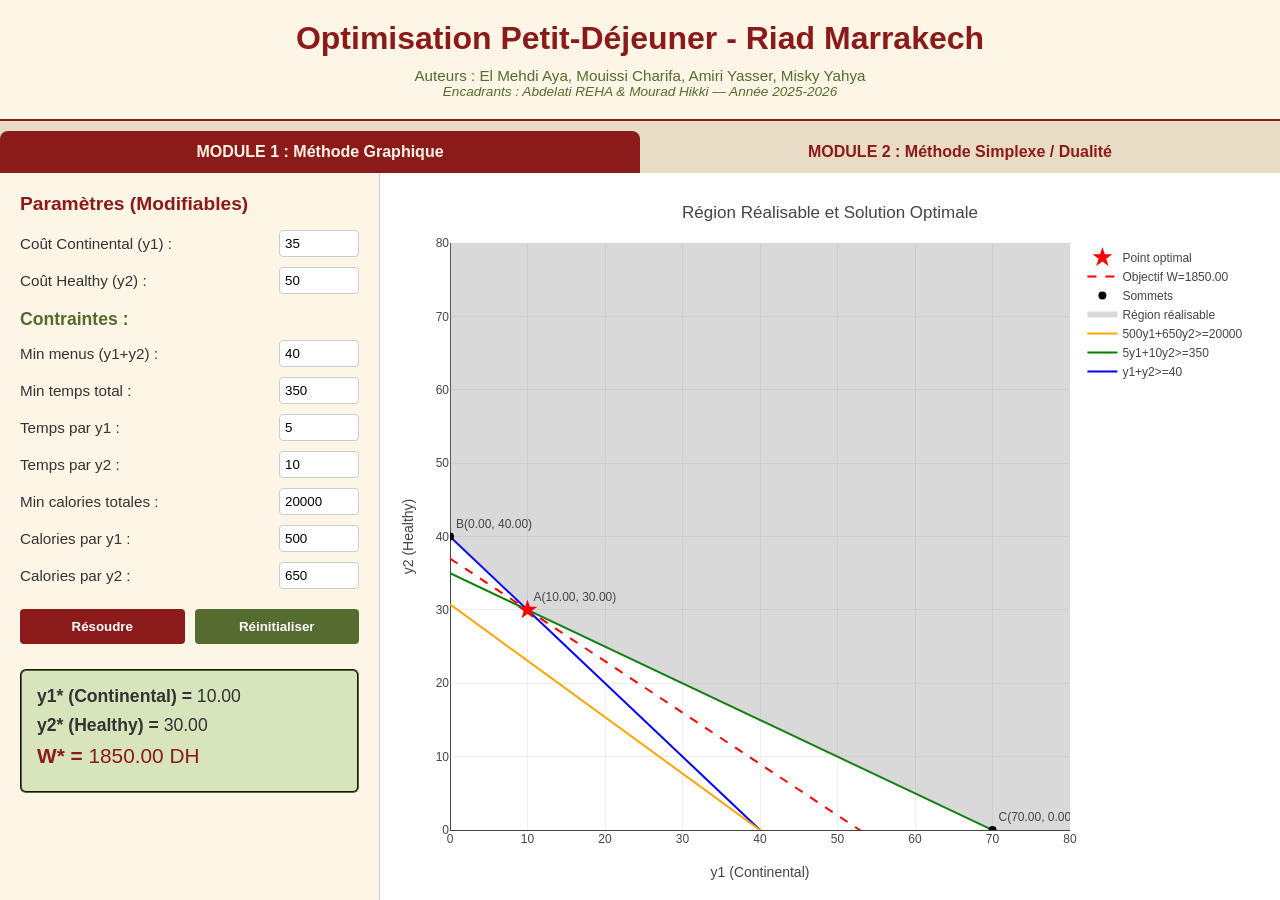
==== Riad_Web/index.html @ dfd40b3f "Initial commit: Python app and Web app" ====
<!DOCTYPE html>
<html lang="fr">
<head>
    <meta charset="UTF-8">
    <meta name="viewport" content="width=device-width, initial-scale=1.0">
    <title>Optimisation Petit-Déjeuner - Riad Marrakech</title>
    <link rel="stylesheet" href="style.css">
    <!-- Plotly CDN for graphing -->
    <script src="https://cdn.plot.ly/plotly-2.27.0.min.js" charset="utf-8"></script>
</head>
<body>
    <header class="header">
        <h1>Optimisation Petit-Déjeuner - Riad Marrakech</h1>
        <p class="authors">Auteurs : El Mehdi Aya, Mouissi Charifa, Amiri Yasser, Misky Yahya</p>
        <p class="supervisors">Encadrants : Abdelati REHA & Mourad Hikki — Année 2025-2026</p>
    </header>

    <div class="tabs">
        <button class="tab-btn active" onclick="openTab('module1')">MODULE 1 : Méthode Graphique</button>
        <button class="tab-btn" onclick="openTab('module2')">MODULE 2 : Méthode Simplexe / Dualité</button>
    </div>

    <main class="content">
        <!-- MODULE 1 -->
        <section id="module1" class="tab-content active">
            <div class="panel-left">
                <h2>Paramètres (Modifiables)</h2>
                
                <div class="form-group">
                    <label>Coût Continental (y1) :</label>
                    <input type="number" id="m1_c1" value="35">
                </div>
                <div class="form-group">
                    <label>Coût Healthy (y2) :</label>
                    <input type="number" id="m1_c2" value="50">
                </div>

                <h3>Contraintes :</h3>
                <div class="form-group">
                    <label>Min menus (y1+y2) :</label>
                    <input type="number" id="m1_min_menus" value="40">
                </div>
                <div class="form-group">
                    <label>Min temps total :</label>
                    <input type="number" id="m1_min_time" value="350">
                </div>
                <div class="form-group">
                    <label>Temps par y1 :</label>
                    <input type="number" id="m1_t1" value="5">
                </div>
                <div class="form-group">
                    <label>Temps par y2 :</label>
                    <input type="number" id="m1_t2" value="10">
                </div>
                <div class="form-group">
                    <label>Min calories totales :</label>
                    <input type="number" id="m1_min_cal" value="20000">
                </div>
                <div class="form-group">
                    <label>Calories par y1 :</label>
                    <input type="number" id="m1_cal1" value="500">
                </div>
                <div class="form-group">
                    <label>Calories par y2 :</label>
                    <input type="number" id="m1_cal2" value="650">
                </div>

                <div class="buttons">
                    <button class="btn-primary" onclick="solveModule1()">Résoudre</button>
                    <button class="btn-secondary" onclick="resetModule1()">Réinitialiser</button>
                </div>

                <div class="results" id="res_m1">
                    <p><strong>y1* (Continental) =</strong> <span id="m1_y1_res">-</span></p>
                    <p><strong>y2* (Healthy) =</strong> <span id="m1_y2_res">-</span></p>
                    <p class="optimal-w"><strong>W* =</strong> <span id="m1_w_res">-</span> DH</p>
                    <p id="m1_error" class="error-msg" style="display:none; color:red; margin-top:10px; font-weight:bold;"></p>
                </div>
            </div>

            <div class="panel-right">
                <div id="plot" style="width:100%;height:100%;min-height:500px;"></div>
            </div>
        </section>

        <!-- MODULE 2 -->
        <section id="module2" class="tab-content">
            <div class="panel-left">
                <h2>Paramètres (Modifiables)</h2>
                
                <div class="form-group">
                    <label>Coût Cont. (y1) :</label>
                    <input type="number" id="m2_c1" value="35">
                </div>
                <div class="form-group">
                    <label>Coût Health. (y2) :</label>
                    <input type="number" id="m2_c2" value="50">
                </div>
                <div class="form-group">
                    <label>Coût Vegan (y3) :</label>
                    <input type="number" id="m2_c3" value="45">
                </div>

                <h3>Contraintes (Minima) :</h3>
                <div class="form-group">
                    <label>Min y1 :</label>
                    <input type="number" id="m2_min_y1" value="20">
                </div>
                <div class="form-group">
                    <label>Min y2 :</label>
                    <input type="number" id="m2_min_y2" value="10">
                </div>
                <div class="form-group">
                    <label>Min y3 :</label>
                    <input type="number" id="m2_min_y3" value="10">
                </div>
                <div class="form-group">
                    <label>Min temps total :</label>
                    <input type="number" id="m2_min_time" value="350">
                </div>
                <div class="form-group multi-input">
                    <label>Temps y1, y2, y3 :</label>
                    <div>
                        <input type="number" id="m2_t1" value="5">
                        <input type="number" id="m2_t2" value="10">
                        <input type="number" id="m2_t3" value="8">
                    </div>
                </div>
                <div class="form-group">
                    <label>Min cal totales :</label>
                    <input type="number" id="m2_min_cal" value="20000">
                </div>
                <div class="form-group multi-input">
                    <label>Cal y1, y2, y3 :</label>
                    <div>
                        <input type="number" id="m2_cal1" value="500">
                        <input type="number" id="m2_cal2" value="650">
                        <input type="number" id="m2_cal3" value="550">
                    </div>
                </div>

                <div class="buttons">
                    <button class="btn-primary" onclick="solveModule2()">Résoudre</button>
                    <button class="btn-secondary" onclick="resetModule2()">Réinitialiser</button>
                </div>

                <div class="results" id="res_m2">
                    <p><strong>y* =</strong> (<span id="m2_y1_res">-</span>, <span id="m2_y2_res">-</span>, <span id="m2_y3_res">-</span>)</p>
                    <p class="optimal-w"><strong>W* =</strong> <span id="m2_w_res">-</span> DH</p>
                    <div class="dual-sol">
                        <strong>Solution Duale:</strong><br>
                        <span id="m2_dual_res">-</span>
                    </div>
                </div>
            </div>

            <div class="panel-right">
                <h2 style="color: #8B1A1A; margin-bottom: 20px;">Itérations du Simplexe (Problème Dual)</h2>
                <div id="tableaux-container" class="tableaux-container"></div>
            </div>
        </section>
    </main>

    <script src="app.js"></script>
</body>
</html>
---- Riad_Web/style.css ----
:root {
    --creme: #FDF5E6;
    --bordeaux: #8B1A1A;
    --bordeaux-hover: #6a1414;
    --olive: #556B2F;
    --olive-light: #D8E4BC;
    --text: #333;
}

* {
    box-sizing: border-box;
    margin: 0;
    padding: 0;
    font-family: 'Segoe UI', Tahoma, Geneva, Verdana, sans-serif;
}

body {
    background-color: var(--creme);
    color: var(--text);
    display: flex;
    flex-direction: column;
    height: 100vh;
}

.header {
    text-align: center;
    padding: 20px;
    background-color: var(--creme);
    border-bottom: 2px solid var(--bordeaux);
}

.header h1 {
    color: var(--bordeaux);
    margin-bottom: 10px;
}

.authors, .supervisors {
    color: var(--olive);
    font-size: 0.95rem;
}

.supervisors {
    font-style: italic;
    font-size: 0.85rem;
}

.tabs {
    display: flex;
    justify-content: center;
    background-color: #E8DCC4;
    padding-top: 10px;
}

.tab-btn {
    padding: 12px 24px;
    border: none;
    background-color: transparent;
    color: var(--bordeaux);
    font-weight: bold;
    font-size: 1rem;
    cursor: pointer;
    border-radius: 8px 8px 0 0;
    transition: background-color 0.3s;
}

.tab-btn:hover {
    background-color: rgba(139, 26, 26, 0.1);
}

.tab-btn.active {
    background-color: var(--bordeaux);
    color: var(--creme);
}

.content {
    flex: 1;
    display: flex;
    overflow: hidden;
}

.tab-content {
    display: none;
    width: 100%;
    height: 100%;
}

.tab-content.active {
    display: flex;
}

.panel-left {
    width: 380px;
    min-width: 380px;
    background-color: var(--creme);
    padding: 20px;
    overflow-y: auto;
    border-right: 1px solid #ccc;
}

.panel-right {
    flex: 1;
    background-color: white;
    padding: 20px;
    overflow-y: auto;
}

h2 {
    color: var(--bordeaux);
    margin-bottom: 15px;
    font-size: 1.2rem;
}

h3 {
    color: var(--olive);
    margin: 15px 0 10px;
    font-size: 1.1rem;
}

.form-group {
    display: flex;
    justify-content: space-between;
    align-items: center;
    margin-bottom: 10px;
}

.form-group label {
    font-size: 0.95rem;
}

.form-group input {
    width: 80px;
    padding: 5px;
    border: 1px solid #ccc;
    border-radius: 4px;
}

.multi-input > div {
    display: flex;
    gap: 5px;
}

.multi-input input {
    width: 50px;
}

.buttons {
    display: flex;
    gap: 10px;
    margin-top: 20px;
}

button {
    padding: 10px;
    border: none;
    border-radius: 4px;
    font-weight: bold;
    cursor: pointer;
    flex: 1;
}

.btn-primary {
    background-color: var(--bordeaux);
    color: white;
}

.btn-primary:hover {
    background-color: var(--bordeaux-hover);
}

.btn-secondary {
    background-color: var(--olive);
    color: white;
}

.btn-secondary:hover {
    background-color: #3f5022;
}

.results {
    margin-top: 25px;
    padding: 15px;
    background-color: var(--olive-light);
    border: 2px groove var(--olive);
    border-radius: 6px;
}

.results p {
    margin-bottom: 8px;
    font-size: 1.1rem;
}

.optimal-w {
    color: var(--bordeaux);
    font-size: 1.3rem !important;
}

.dual-sol {
    margin-top: 15px;
    padding-top: 10px;
    border-top: 1px solid var(--olive);
    font-style: italic;
    font-size: 0.95rem;
}

/* Tableau Simplexe */
.tableaux-container {
    display: flex;
    flex-direction: column;
    gap: 30px;
}

.iteration-block h4 {
    color: var(--bordeaux);
    margin-bottom: 10px;
    font-size: 1.1rem;
}

.simplex-table-wrapper {
    overflow-x: auto;
}

.simplex-table {
    width: 100%;
    border-collapse: collapse;
    margin-bottom: 5px;
    font-size: 0.9rem;
}

.simplex-table th, .simplex-table td {
    border: 1px solid #ddd;
    padding: 8px;
    text-align: center;
}

.simplex-table th {
    background-color: #f2f2f2;
    font-weight: bold;
}

.pivot-row {
    background-color: var(--olive-light) !important;
}

.pivot-info {
    font-style: italic;
    color: var(--olive);
    font-size: 0.9rem;
}
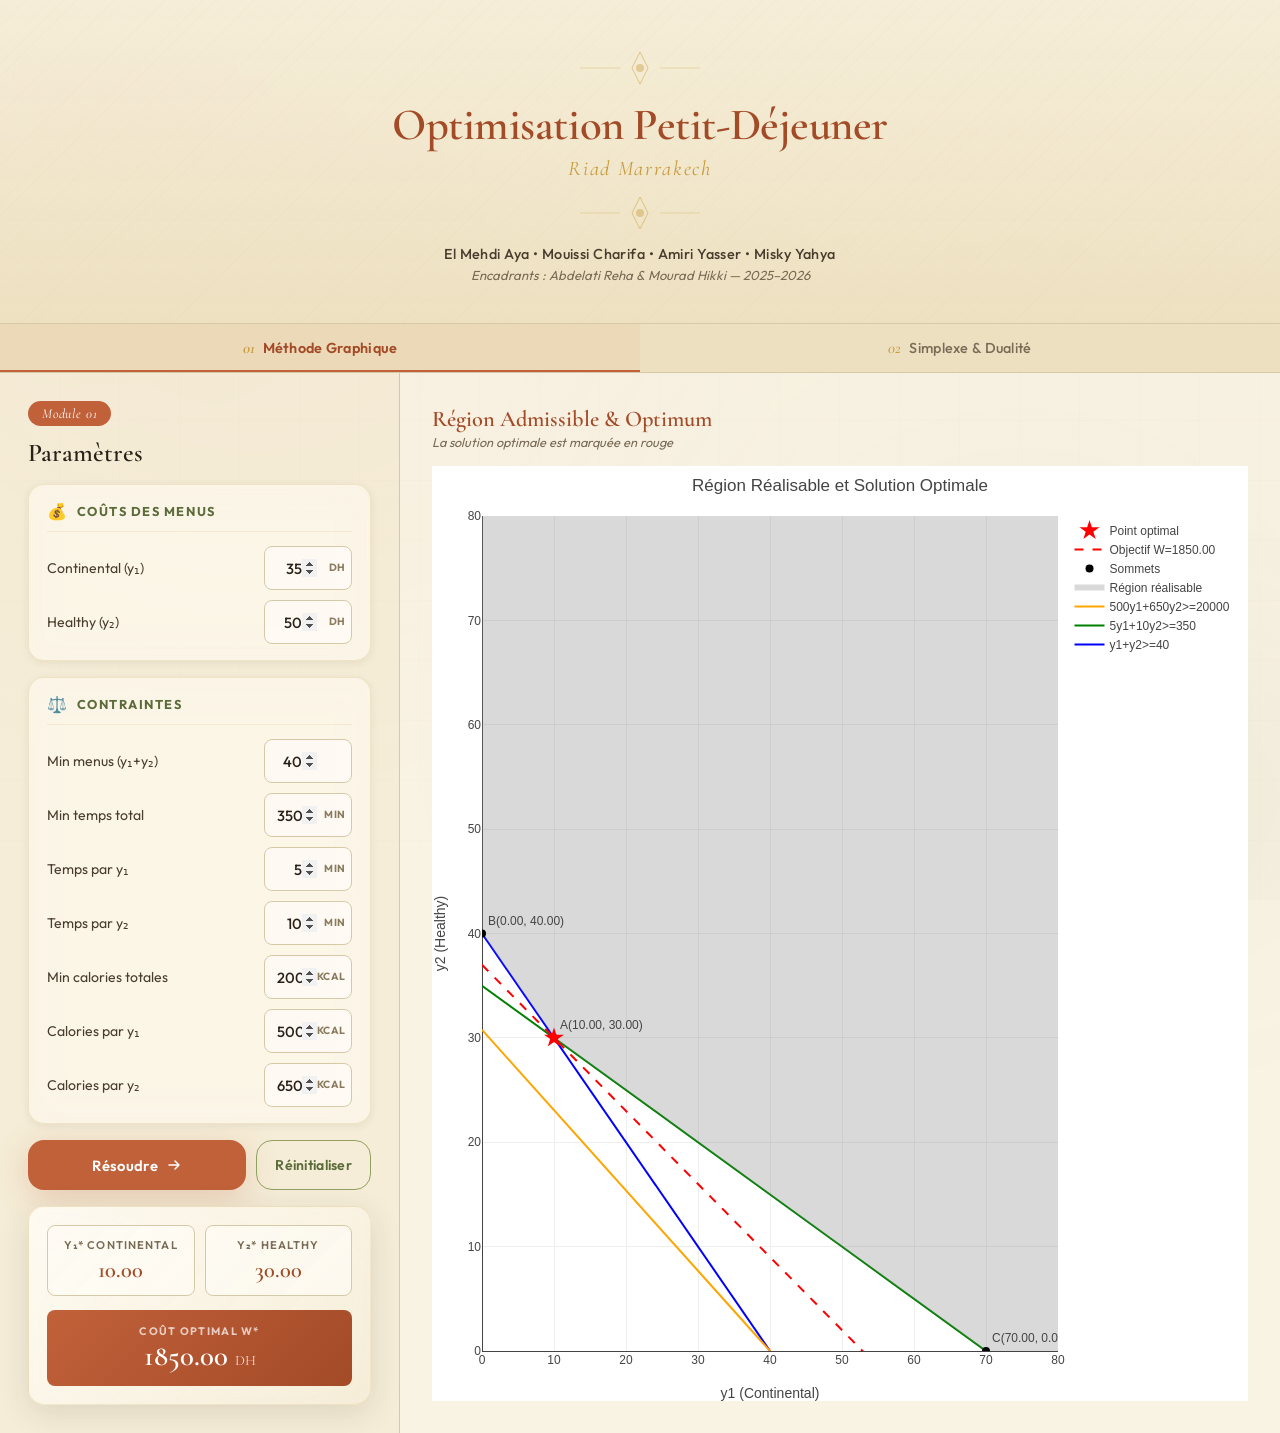
==== commit bae33def: "Update frontend responsiveness and styles" ====
--- a/Riad_Web/index.html
+++ b/Riad_Web/index.html
@@ -3,162 +3,312 @@
 <head>
     <meta charset="UTF-8">
     <meta name="viewport" content="width=device-width, initial-scale=1.0">
-    <title>Optimisation Petit-Déjeuner - Riad Marrakech</title>
+    <title>Optimisation Petit-Déjeuner — Riad Marrakech</title>
     <link rel="stylesheet" href="style.css">
-    <!-- Plotly CDN for graphing -->
+    <link rel="preconnect" href="https://fonts.googleapis.com">
+    <link rel="preconnect" href="https://fonts.gstatic.com" crossorigin>
+    <link href="https://fonts.googleapis.com/css2?family=Cormorant+Garamond:ital,wght@0,400;0,600;1,400&family=Outfit:wght@300;400;500;600;700&display=swap" rel="stylesheet">
     <script src="https://cdn.plot.ly/plotly-2.27.0.min.js" charset="utf-8"></script>
 </head>
 <body>
+
+    <!-- Decorative background -->
+    <div class="bg-pattern" aria-hidden="true"></div>
+    <div class="bg-glow bg-glow-1" aria-hidden="true"></div>
+    <div class="bg-glow bg-glow-2" aria-hidden="true"></div>
+
     <header class="header">
-        <h1>Optimisation Petit-Déjeuner - Riad Marrakech</h1>
-        <p class="authors">Auteurs : El Mehdi Aya, Mouissi Charifa, Amiri Yasser, Misky Yahya</p>
-        <p class="supervisors">Encadrants : Abdelati REHA & Mourad Hikki — Année 2025-2026</p>
+        <div class="header-inner">
+            <div class="header-ornament" aria-hidden="true">
+                <svg viewBox="0 0 120 40" fill="none" xmlns="http://www.w3.org/2000/svg">
+                    <line x1="0" y1="20" x2="40" y2="20" stroke="currentColor" stroke-width="0.8" opacity="0.5"/>
+                    <polygon points="60,4 68,20 60,36 52,20" stroke="currentColor" stroke-width="1" fill="none" opacity="0.7"/>
+                    <circle cx="60" cy="20" r="4" fill="currentColor" opacity="0.6"/>
+                    <line x1="80" y1="20" x2="120" y2="20" stroke="currentColor" stroke-width="0.8" opacity="0.5"/>
+                </svg>
+            </div>
+            <h1>Optimisation Petit-Déjeuner</h1>
+            <p class="header-subtitle">Riad Marrakech</p>
+            <div class="header-ornament" aria-hidden="true">
+                <svg viewBox="0 0 120 40" fill="none" xmlns="http://www.w3.org/2000/svg">
+                    <line x1="0" y1="20" x2="40" y2="20" stroke="currentColor" stroke-width="0.8" opacity="0.5"/>
+                    <polygon points="60,4 68,20 60,36 52,20" stroke="currentColor" stroke-width="1" fill="none" opacity="0.7"/>
+                    <circle cx="60" cy="20" r="4" fill="currentColor" opacity="0.6"/>
+                    <line x1="80" y1="20" x2="120" y2="20" stroke="currentColor" stroke-width="0.8" opacity="0.5"/>
+                </svg>
+            </div>
+            <p class="authors">El Mehdi Aya &bull; Mouissi Charifa &bull; Amiri Yasser &bull; Misky Yahya</p>
+            <p class="supervisors">Encadrants : Abdelati Reha &amp; Mourad Hikki — 2025–2026</p>
+        </div>
     </header>
 
-    <div class="tabs">
-        <button class="tab-btn active" onclick="openTab('module1')">MODULE 1 : Méthode Graphique</button>
-        <button class="tab-btn" onclick="openTab('module2')">MODULE 2 : Méthode Simplexe / Dualité</button>
-    </div>
+    <nav class="tabs" role="tablist">
+        <button class="tab-btn active" role="tab" aria-selected="true" onclick="openTab('module1')">
+            <span class="tab-num">01</span>
+            <span class="tab-label">Méthode Graphique</span>
+        </button>
+        <button class="tab-btn" role="tab" aria-selected="false" onclick="openTab('module2')">
+            <span class="tab-num">02</span>
+            <span class="tab-label">Simplexe &amp; Dualité</span>
+        </button>
+    </nav>
 
     <main class="content">
+
         <!-- MODULE 1 -->
-        <section id="module1" class="tab-content active">
+        <section id="module1" class="tab-content active" role="tabpanel">
             <div class="panel-left">
-                <h2>Paramètres (Modifiables)</h2>
-                
-                <div class="form-group">
-                    <label>Coût Continental (y1) :</label>
-                    <input type="number" id="m1_c1" value="35">
-                </div>
-                <div class="form-group">
-                    <label>Coût Healthy (y2) :</label>
-                    <input type="number" id="m1_c2" value="50">
-                </div>
-
-                <h3>Contraintes :</h3>
-                <div class="form-group">
-                    <label>Min menus (y1+y2) :</label>
-                    <input type="number" id="m1_min_menus" value="40">
-                </div>
-                <div class="form-group">
-                    <label>Min temps total :</label>
-                    <input type="number" id="m1_min_time" value="350">
-                </div>
-                <div class="form-group">
-                    <label>Temps par y1 :</label>
-                    <input type="number" id="m1_t1" value="5">
-                </div>
-                <div class="form-group">
-                    <label>Temps par y2 :</label>
-                    <input type="number" id="m1_t2" value="10">
-                </div>
-                <div class="form-group">
-                    <label>Min calories totales :</label>
-                    <input type="number" id="m1_min_cal" value="20000">
-                </div>
-                <div class="form-group">
-                    <label>Calories par y1 :</label>
-                    <input type="number" id="m1_cal1" value="500">
-                </div>
-                <div class="form-group">
-                    <label>Calories par y2 :</label>
-                    <input type="number" id="m1_cal2" value="650">
+
+                <div class="section-badge">Module 01</div>
+                <h2>Paramètres</h2>
+
+                <div class="card-glass">
+                    <h3 class="card-title">
+                        <span class="card-title-icon">💰</span> Coûts des menus
+                    </h3>
+                    <div class="form-group">
+                        <label for="m1_c1">Continental (y₁)</label>
+                        <div class="input-wrap">
+                            <input type="number" id="m1_c1" value="35">
+                            <span class="input-unit">DH</span>
+                        </div>
+                    </div>
+                    <div class="form-group">
+                        <label for="m1_c2">Healthy (y₂)</label>
+                        <div class="input-wrap">
+                            <input type="number" id="m1_c2" value="50">
+                            <span class="input-unit">DH</span>
+                        </div>
+                    </div>
+                </div>
+
+                <div class="card-glass">
+                    <h3 class="card-title">
+                        <span class="card-title-icon">⚖️</span> Contraintes
+                    </h3>
+                    <div class="form-group">
+                        <label for="m1_min_menus">Min menus (y₁+y₂)</label>
+                        <div class="input-wrap">
+                            <input type="number" id="m1_min_menus" value="40">
+                        </div>
+                    </div>
+                    <div class="form-group">
+                        <label for="m1_min_time">Min temps total</label>
+                        <div class="input-wrap">
+                            <input type="number" id="m1_min_time" value="350">
+                            <span class="input-unit">min</span>
+                        </div>
+                    </div>
+                    <div class="form-group">
+                        <label for="m1_t1">Temps par y₁</label>
+                        <div class="input-wrap">
+                            <input type="number" id="m1_t1" value="5">
+                            <span class="input-unit">min</span>
+                        </div>
+                    </div>
+                    <div class="form-group">
+                        <label for="m1_t2">Temps par y₂</label>
+                        <div class="input-wrap">
+                            <input type="number" id="m1_t2" value="10">
+                            <span class="input-unit">min</span>
+                        </div>
+                    </div>
+                    <div class="form-group">
+                        <label for="m1_min_cal">Min calories totales</label>
+                        <div class="input-wrap">
+                            <input type="number" id="m1_min_cal" value="20000">
+                            <span class="input-unit">kcal</span>
+                        </div>
+                    </div>
+                    <div class="form-group">
+                        <label for="m1_cal1">Calories par y₁</label>
+                        <div class="input-wrap">
+                            <input type="number" id="m1_cal1" value="500">
+                            <span class="input-unit">kcal</span>
+                        </div>
+                    </div>
+                    <div class="form-group">
+                        <label for="m1_cal2">Calories par y₂</label>
+                        <div class="input-wrap">
+                            <input type="number" id="m1_cal2" value="650">
+                            <span class="input-unit">kcal</span>
+                        </div>
+                    </div>
                 </div>
 
                 <div class="buttons">
-                    <button class="btn-primary" onclick="solveModule1()">Résoudre</button>
+                    <button class="btn-primary" onclick="solveModule1()">
+                        <span>Résoudre</span>
+                        <svg width="16" height="16" viewBox="0 0 16 16" fill="none"><path d="M3 8h10M9 4l4 4-4 4" stroke="currentColor" stroke-width="1.5" stroke-linecap="round" stroke-linejoin="round"/></svg>
+                    </button>
                     <button class="btn-secondary" onclick="resetModule1()">Réinitialiser</button>
                 </div>
 
                 <div class="results" id="res_m1">
-                    <p><strong>y1* (Continental) =</strong> <span id="m1_y1_res">-</span></p>
-                    <p><strong>y2* (Healthy) =</strong> <span id="m1_y2_res">-</span></p>
-                    <p class="optimal-w"><strong>W* =</strong> <span id="m1_w_res">-</span> DH</p>
-                    <p id="m1_error" class="error-msg" style="display:none; color:red; margin-top:10px; font-weight:bold;"></p>
+                    <div class="result-grid">
+                        <div class="result-item">
+                            <span class="result-label">y₁* Continental</span>
+                            <span class="result-value" id="m1_y1_res">—</span>
+                        </div>
+                        <div class="result-item">
+                            <span class="result-label">y₂* Healthy</span>
+                            <span class="result-value" id="m1_y2_res">—</span>
+                        </div>
+                    </div>
+                    <div class="result-optimal">
+                        <span class="result-optimal-label">Coût Optimal W*</span>
+                        <span class="result-optimal-value"><span id="m1_w_res">—</span> <small>DH</small></span>
+                    </div>
+                    <p id="m1_error" class="error-msg" style="display:none;"></p>
                 </div>
             </div>
 
             <div class="panel-right">
+                <div class="plot-header">
+                    <h3>Région Admissible &amp; Optimum</h3>
+                    <p class="plot-hint">La solution optimale est marquée en rouge</p>
+                </div>
                 <div id="plot" style="width:100%;height:100%;min-height:500px;"></div>
             </div>
         </section>
 
         <!-- MODULE 2 -->
-        <section id="module2" class="tab-content">
+        <section id="module2" class="tab-content" role="tabpanel">
             <div class="panel-left">
-                <h2>Paramètres (Modifiables)</h2>
-                
-                <div class="form-group">
-                    <label>Coût Cont. (y1) :</label>
-                    <input type="number" id="m2_c1" value="35">
-                </div>
-                <div class="form-group">
-                    <label>Coût Health. (y2) :</label>
-                    <input type="number" id="m2_c2" value="50">
-                </div>
-                <div class="form-group">
-                    <label>Coût Vegan (y3) :</label>
-                    <input type="number" id="m2_c3" value="45">
-                </div>
-
-                <h3>Contraintes (Minima) :</h3>
-                <div class="form-group">
-                    <label>Min y1 :</label>
-                    <input type="number" id="m2_min_y1" value="20">
-                </div>
-                <div class="form-group">
-                    <label>Min y2 :</label>
-                    <input type="number" id="m2_min_y2" value="10">
-                </div>
-                <div class="form-group">
-                    <label>Min y3 :</label>
-                    <input type="number" id="m2_min_y3" value="10">
-                </div>
-                <div class="form-group">
-                    <label>Min temps total :</label>
-                    <input type="number" id="m2_min_time" value="350">
-                </div>
-                <div class="form-group multi-input">
-                    <label>Temps y1, y2, y3 :</label>
-                    <div>
-                        <input type="number" id="m2_t1" value="5">
-                        <input type="number" id="m2_t2" value="10">
-                        <input type="number" id="m2_t3" value="8">
-                    </div>
-                </div>
-                <div class="form-group">
-                    <label>Min cal totales :</label>
-                    <input type="number" id="m2_min_cal" value="20000">
-                </div>
-                <div class="form-group multi-input">
-                    <label>Cal y1, y2, y3 :</label>
-                    <div>
-                        <input type="number" id="m2_cal1" value="500">
-                        <input type="number" id="m2_cal2" value="650">
-                        <input type="number" id="m2_cal3" value="550">
+
+                <div class="section-badge">Module 02</div>
+                <h2>Paramètres</h2>
+
+                <div class="card-glass">
+                    <h3 class="card-title">
+                        <span class="card-title-icon">💰</span> Coûts des menus
+                    </h3>
+                    <div class="form-group">
+                        <label for="m2_c1">Continental (y₁)</label>
+                        <div class="input-wrap">
+                            <input type="number" id="m2_c1" value="35">
+                            <span class="input-unit">DH</span>
+                        </div>
+                    </div>
+                    <div class="form-group">
+                        <label for="m2_c2">Healthy (y₂)</label>
+                        <div class="input-wrap">
+                            <input type="number" id="m2_c2" value="50">
+                            <span class="input-unit">DH</span>
+                        </div>
+                    </div>
+                    <div class="form-group">
+                        <label for="m2_c3">Vegan (y₃)</label>
+                        <div class="input-wrap">
+                            <input type="number" id="m2_c3" value="45">
+                            <span class="input-unit">DH</span>
+                        </div>
+                    </div>
+                </div>
+
+                <div class="card-glass">
+                    <h3 class="card-title">
+                        <span class="card-title-icon">⚖️</span> Contraintes — Minima
+                    </h3>
+                    <div class="form-group">
+                        <label for="m2_min_y1">Min y₁</label>
+                        <div class="input-wrap"><input type="number" id="m2_min_y1" value="20"></div>
+                    </div>
+                    <div class="form-group">
+                        <label for="m2_min_y2">Min y₂</label>
+                        <div class="input-wrap"><input type="number" id="m2_min_y2" value="10"></div>
+                    </div>
+                    <div class="form-group">
+                        <label for="m2_min_y3">Min y₃</label>
+                        <div class="input-wrap"><input type="number" id="m2_min_y3" value="10"></div>
+                    </div>
+                    <div class="form-group">
+                        <label for="m2_min_time">Min temps total</label>
+                        <div class="input-wrap">
+                            <input type="number" id="m2_min_time" value="350">
+                            <span class="input-unit">min</span>
+                        </div>
+                    </div>
+                </div>
+
+                <div class="card-glass">
+                    <h3 class="card-title">
+                        <span class="card-title-icon">⏱️</span> Temps par menu
+                    </h3>
+                    <div class="form-group multi-input">
+                        <label>y₁ / y₂ / y₃</label>
+                        <div class="multi-inputs">
+                            <div class="input-wrap"><input type="number" id="m2_t1" value="5"></div>
+                            <div class="input-wrap"><input type="number" id="m2_t2" value="10"></div>
+                            <div class="input-wrap"><input type="number" id="m2_t3" value="8"></div>
+                        </div>
+                    </div>
+                </div>
+
+                <div class="card-glass">
+                    <h3 class="card-title">
+                        <span class="card-title-icon">🔥</span> Calories
+                    </h3>
+                    <div class="form-group">
+                        <label for="m2_min_cal">Min calories totales</label>
+                        <div class="input-wrap">
+                            <input type="number" id="m2_min_cal" value="20000">
+                            <span class="input-unit">kcal</span>
+                        </div>
+                    </div>
+                    <div class="form-group multi-input">
+                        <label>Cal y₁ / y₂ / y₃</label>
+                        <div class="multi-inputs">
+                            <div class="input-wrap"><input type="number" id="m2_cal1" value="500"></div>
+                            <div class="input-wrap"><input type="number" id="m2_cal2" value="650"></div>
+                            <div class="input-wrap"><input type="number" id="m2_cal3" value="550"></div>
+                        </div>
                     </div>
                 </div>
 
                 <div class="buttons">
-                    <button class="btn-primary" onclick="solveModule2()">Résoudre</button>
+                    <button class="btn-primary" onclick="solveModule2()">
+                        <span>Résoudre</span>
+                        <svg width="16" height="16" viewBox="0 0 16 16" fill="none"><path d="M3 8h10M9 4l4 4-4 4" stroke="currentColor" stroke-width="1.5" stroke-linecap="round" stroke-linejoin="round"/></svg>
+                    </button>
                     <button class="btn-secondary" onclick="resetModule2()">Réinitialiser</button>
                 </div>
 
                 <div class="results" id="res_m2">
-                    <p><strong>y* =</strong> (<span id="m2_y1_res">-</span>, <span id="m2_y2_res">-</span>, <span id="m2_y3_res">-</span>)</p>
-                    <p class="optimal-w"><strong>W* =</strong> <span id="m2_w_res">-</span> DH</p>
+                    <div class="result-grid three-col">
+                        <div class="result-item">
+                            <span class="result-label">y₁*</span>
+                            <span class="result-value" id="m2_y1_res">—</span>
+                        </div>
+                        <div class="result-item">
+                            <span class="result-label">y₂*</span>
+                            <span class="result-value" id="m2_y2_res">—</span>
+                        </div>
+                        <div class="result-item">
+                            <span class="result-label">y₃*</span>
+                            <span class="result-value" id="m2_y3_res">—</span>
+                        </div>
+                    </div>
+                    <div class="result-optimal">
+                        <span class="result-optimal-label">Coût Optimal W*</span>
+                        <span class="result-optimal-value"><span id="m2_w_res">—</span> <small>DH</small></span>
+                    </div>
                     <div class="dual-sol">
-                        <strong>Solution Duale:</strong><br>
-                        <span id="m2_dual_res">-</span>
+                        <span class="dual-label">Solution Duale :</span>
+                        <span id="m2_dual_res">—</span>
                     </div>
                 </div>
             </div>
 
             <div class="panel-right">
-                <h2 style="color: #8B1A1A; margin-bottom: 20px;">Itérations du Simplexe (Problème Dual)</h2>
+                <div class="plot-header">
+                    <h3>Itérations du Simplexe</h3>
+                    <p class="plot-hint">Problème dual — tableaux successifs</p>
+                </div>
                 <div id="tableaux-container" class="tableaux-container"></div>
             </div>
         </section>
+
     </main>
 
     <script src="app.js"></script>
--- a/Riad_Web/style.css
+++ b/Riad_Web/style.css
@@ -1,248 +1,951 @@
+/* ============================================================
+   RIAD MARRAKECH — Premium Moroccan Design System
+   Fonts: Cormorant Garamond (display) + Outfit (UI)
+   ============================================================ */
+
+/* --- Google Fonts fallback --- */
+@import url('https://fonts.googleapis.com/css2?family=Cormorant+Garamond:ital,wght@0,400;0,600;1,400&family=Outfit:wght@300;400;500;600;700&display=swap');
+
+/* --- Design Tokens --- */
 :root {
-    --creme: #FDF5E6;
-    --bordeaux: #8B1A1A;
-    --bordeaux-hover: #6a1414;
-    --olive: #556B2F;
-    --olive-light: #D8E4BC;
-    --text: #333;
-}
-
-* {
+    /* Moroccan Palette */
+    --terracotta:       #C1613A;
+    --terracotta-deep:  #A34A27;
+    --terracotta-light: #E8896B;
+    --terracotta-ghost: rgba(193, 97, 58, 0.08);
+
+    --olive:            #5C6B3A;
+    --olive-deep:       #404D28;
+    --olive-light:      #8FA060;
+    --olive-ghost:      rgba(92, 107, 58, 0.08);
+
+    --sand:             #F5EDD8;
+    --sand-warm:        #EDE0C0;
+    --sand-deep:        #D6C9A8;
+    --sand-dark:        #8A7A5E;
+
+    --gold:             #C89B3C;
+    --gold-light:       #E6C46A;
+
+    --ink:              #2A2118;
+    --ink-soft:         #4A3D2E;
+    --ink-muted:        #7A6B56;
+
+    /* Glass */
+    --glass-bg:         rgba(255, 252, 245, 0.55);
+    --glass-border:     rgba(200, 155, 60, 0.2);
+    --glass-blur:       16px;
+
+    /* Shadows */
+    --shadow-sm:        0 2px 8px rgba(42, 33, 24, 0.08);
+    --shadow-md:        0 8px 32px rgba(42, 33, 24, 0.12);
+    --shadow-lg:        0 20px 60px rgba(42, 33, 24, 0.16);
+    --shadow-terracotta: 0 8px 32px rgba(193, 97, 58, 0.25);
+
+    /* Typography */
+    --font-display:     'Cormorant Garamond', 'Georgia', serif;
+    --font-ui:          'Outfit', 'Segoe UI', sans-serif;
+
+    /* Radius */
+    --radius-sm:        8px;
+    --radius-md:        16px;
+    --radius-lg:        24px;
+    --radius-xl:        32px;
+
+    /* Transitions */
+    --ease:             cubic-bezier(0.34, 1.56, 0.64, 1);
+    --ease-in:          cubic-bezier(0.4, 0, 1, 1);
+    --ease-out:         cubic-bezier(0, 0, 0.2, 1);
+}
+
+/* --- Reset & Base --- */
+*, *::before, *::after {
     box-sizing: border-box;
     margin: 0;
     padding: 0;
-    font-family: 'Segoe UI', Tahoma, Geneva, Verdana, sans-serif;
+}
+
+html {
+    scroll-behavior: smooth;
+    -webkit-text-size-adjust: 100%;
 }
 
 body {
-    background-color: var(--creme);
-    color: var(--text);
+    font-family: var(--font-ui);
+    background-color: var(--sand);
+    color: var(--ink);
+    min-height: 100vh;
     display: flex;
     flex-direction: column;
-    height: 100vh;
-}
-
+    position: relative;
+    overflow-x: hidden;
+}
+
+/* --- Decorative Background --- */
+.bg-pattern {
+    position: fixed;
+    inset: 0;
+    z-index: 0;
+    background-image:
+        radial-gradient(circle at 20% 20%, rgba(193, 97, 58, 0.06) 0%, transparent 50%),
+        radial-gradient(circle at 80% 80%, rgba(92, 107, 58, 0.06) 0%, transparent 50%);
+    pointer-events: none;
+}
+
+/* Moroccan star pattern using CSS */
+.bg-pattern::before {
+    content: '';
+    position: fixed;
+    inset: 0;
+    background-image:
+        repeating-linear-gradient(
+            0deg,
+            transparent,
+            transparent 59px,
+            rgba(200, 155, 60, 0.04) 59px,
+            rgba(200, 155, 60, 0.04) 60px
+        ),
+        repeating-linear-gradient(
+            90deg,
+            transparent,
+            transparent 59px,
+            rgba(200, 155, 60, 0.04) 59px,
+            rgba(200, 155, 60, 0.04) 60px
+        );
+    pointer-events: none;
+}
+
+.bg-glow {
+    position: fixed;
+    border-radius: 50%;
+    filter: blur(80px);
+    pointer-events: none;
+    z-index: 0;
+}
+
+.bg-glow-1 {
+    width: 500px; height: 500px;
+    top: -150px; left: -150px;
+    background: radial-gradient(circle, rgba(193, 97, 58, 0.12) 0%, transparent 70%);
+}
+
+.bg-glow-2 {
+    width: 400px; height: 400px;
+    bottom: -100px; right: -100px;
+    background: radial-gradient(circle, rgba(92, 107, 58, 0.10) 0%, transparent 70%);
+}
+
+/* --- Header --- */
 .header {
+    position: relative;
+    z-index: 10;
+    padding: clamp(24px, 5vw, 48px) clamp(16px, 4vw, 48px) clamp(20px, 4vw, 40px);
     text-align: center;
-    padding: 20px;
-    background-color: var(--creme);
-    border-bottom: 2px solid var(--bordeaux);
+    background: linear-gradient(
+        180deg,
+        rgba(245, 237, 216, 0.98) 0%,
+        rgba(237, 224, 192, 0.95) 100%
+    );
+    border-bottom: 1px solid var(--sand-deep);
+    backdrop-filter: blur(8px);
+}
+
+.header::before {
+    content: '';
+    position: absolute;
+    inset: 0;
+    background: repeating-linear-gradient(
+        -45deg,
+        transparent 0px,
+        transparent 8px,
+        rgba(200, 155, 60, 0.03) 8px,
+        rgba(200, 155, 60, 0.03) 9px
+    );
+    pointer-events: none;
+}
+
+.header-inner {
+    position: relative;
+    max-width: 800px;
+    margin: 0 auto;
+}
+
+.header-ornament {
+    color: var(--gold);
+    width: 120px;
+    margin: 0 auto 8px;
+    opacity: 0.7;
 }
 
 .header h1 {
-    color: var(--bordeaux);
-    margin-bottom: 10px;
-}
-
-.authors, .supervisors {
-    color: var(--olive);
-    font-size: 0.95rem;
+    font-family: var(--font-display);
+    font-size: clamp(1.6rem, 5vw, 2.8rem);
+    font-weight: 600;
+    color: var(--terracotta-deep);
+    line-height: 1.15;
+    letter-spacing: -0.01em;
+    margin-bottom: 4px;
+}
+
+.header-subtitle {
+    font-family: var(--font-display);
+    font-style: italic;
+    font-size: clamp(1rem, 3vw, 1.3rem);
+    color: var(--gold);
+    letter-spacing: 0.08em;
+    margin-bottom: 12px;
+}
+
+.authors {
+    font-size: clamp(0.78rem, 2.2vw, 0.9rem);
+    color: var(--ink-soft);
+    font-weight: 500;
+    letter-spacing: 0.03em;
+    margin-bottom: 4px;
 }
 
 .supervisors {
+    font-size: clamp(0.72rem, 2vw, 0.82rem);
+    color: var(--ink-muted);
     font-style: italic;
-    font-size: 0.85rem;
-}
-
+}
+
+/* --- Tabs --- */
 .tabs {
-    display: flex;
+    position: relative;
+    z-index: 10;
+    display: flex;
+    background: var(--sand-warm);
+    border-bottom: 1px solid var(--sand-deep);
+    overflow-x: auto;
+    scrollbar-width: none;
+    -ms-overflow-style: none;
+}
+
+.tabs::-webkit-scrollbar { display: none; }
+
+.tab-btn {
+    flex: 1;
+    min-width: 160px;
+    display: flex;
+    align-items: center;
     justify-content: center;
-    background-color: #E8DCC4;
-    padding-top: 10px;
-}
-
-.tab-btn {
-    padding: 12px 24px;
+    gap: 8px;
+    padding: 14px 20px;
     border: none;
-    background-color: transparent;
-    color: var(--bordeaux);
-    font-weight: bold;
-    font-size: 1rem;
+    background: transparent;
+    color: var(--ink-muted);
+    font-family: var(--font-ui);
+    font-weight: 500;
+    font-size: clamp(0.78rem, 2.2vw, 0.9rem);
     cursor: pointer;
-    border-radius: 8px 8px 0 0;
-    transition: background-color 0.3s;
+    transition: all 0.3s var(--ease-out);
+    position: relative;
+    white-space: nowrap;
+}
+
+.tab-btn::after {
+    content: '';
+    position: absolute;
+    bottom: 0; left: 0; right: 0;
+    height: 2px;
+    background: var(--terracotta);
+    transform: scaleX(0);
+    transition: transform 0.3s var(--ease-out);
+    transform-origin: center;
 }
 
 .tab-btn:hover {
-    background-color: rgba(139, 26, 26, 0.1);
+    color: var(--terracotta);
+    background: rgba(193, 97, 58, 0.05);
 }
 
 .tab-btn.active {
-    background-color: var(--bordeaux);
-    color: var(--creme);
-}
-
+    color: var(--terracotta-deep);
+    background: rgba(193, 97, 58, 0.06);
+    font-weight: 600;
+}
+
+.tab-btn.active::after {
+    transform: scaleX(1);
+}
+
+.tab-num {
+    font-family: var(--font-display);
+    font-size: 1.1em;
+    color: var(--gold);
+    font-style: italic;
+}
+
+.tab-label {
+    letter-spacing: 0.02em;
+}
+
+/* --- Content Layout --- */
 .content {
     flex: 1;
-    display: flex;
-    overflow: hidden;
+    position: relative;
+    z-index: 5;
 }
 
 .tab-content {
     display: none;
     width: 100%;
-    height: 100%;
 }
 
 .tab-content.active {
     display: flex;
 }
 
+/* --- Left Panel --- */
 .panel-left {
-    width: 380px;
-    min-width: 380px;
-    background-color: var(--creme);
-    padding: 20px;
+    width: 400px;
+    min-width: 400px;
+    padding: clamp(16px, 3vw, 28px);
     overflow-y: auto;
-    border-right: 1px solid #ccc;
-}
-
+    border-right: 1px solid var(--sand-deep);
+    background: rgba(245, 237, 216, 0.6);
+    display: flex;
+    flex-direction: column;
+    gap: 16px;
+}
+
+.panel-left::-webkit-scrollbar {
+    width: 4px;
+}
+.panel-left::-webkit-scrollbar-track {
+    background: transparent;
+}
+.panel-left::-webkit-scrollbar-thumb {
+    background: var(--sand-deep);
+    border-radius: 4px;
+}
+
+/* --- Section Badge --- */
+.section-badge {
+    display: inline-flex;
+    align-items: center;
+    padding: 4px 14px;
+    background: var(--terracotta);
+    color: white;
+    font-family: var(--font-display);
+    font-style: italic;
+    font-size: 0.85rem;
+    letter-spacing: 0.06em;
+    border-radius: 100px;
+    width: fit-content;
+}
+
+.panel-left h2 {
+    font-family: var(--font-display);
+    font-size: clamp(1.3rem, 4vw, 1.6rem);
+    font-weight: 600;
+    color: var(--ink);
+    line-height: 1.2;
+    margin-top: -4px;
+}
+
+/* --- Glass Cards --- */
+.card-glass {
+    background: var(--glass-bg);
+    border: 1px solid var(--glass-border);
+    border-radius: var(--radius-md);
+    padding: 16px 18px;
+    backdrop-filter: blur(var(--glass-blur));
+    -webkit-backdrop-filter: blur(var(--glass-blur));
+    box-shadow: var(--shadow-sm);
+    transition: box-shadow 0.3s var(--ease-out);
+}
+
+.card-glass:hover {
+    box-shadow: var(--shadow-md);
+}
+
+.card-title {
+    display: flex;
+    align-items: center;
+    gap: 8px;
+    font-family: var(--font-ui);
+    font-size: 0.8rem;
+    font-weight: 700;
+    text-transform: uppercase;
+    letter-spacing: 0.12em;
+    color: var(--olive);
+    margin-bottom: 14px;
+    padding-bottom: 10px;
+    border-bottom: 1px solid rgba(200, 155, 60, 0.15);
+}
+
+.card-title-icon {
+    font-style: normal;
+    font-size: 1rem;
+}
+
+/* --- Form Groups --- */
+.form-group {
+    display: flex;
+    justify-content: space-between;
+    align-items: center;
+    gap: 10px;
+    margin-bottom: 10px;
+}
+
+.form-group:last-child {
+    margin-bottom: 0;
+}
+
+.form-group label {
+    font-size: 0.88rem;
+    color: var(--ink-soft);
+    font-weight: 400;
+    line-height: 1.3;
+    flex: 1;
+}
+
+/* --- Input Wrap --- */
+.input-wrap {
+    position: relative;
+    display: flex;
+    align-items: center;
+}
+
+.input-wrap input[type="number"] {
+    width: 88px;
+    padding: 9px 12px;
+    padding-right: 34px;
+    border: 1px solid var(--sand-deep);
+    border-radius: var(--radius-sm);
+    background: rgba(255, 252, 245, 0.9);
+    color: var(--ink);
+    font-family: var(--font-ui);
+    font-size: 0.92rem;
+    font-weight: 500;
+    text-align: right;
+    transition: all 0.25s var(--ease-out);
+    -moz-appearance: textfield;
+    appearance: textfield;
+    min-height: 44px;
+}
+
+.input-wrap input[type="number"]::-webkit-inner-spin-button,
+.input-wrap input[type="number"]::-webkit-outer-spin-button {
+    opacity: 1;
+    cursor: pointer;
+}
+
+.input-wrap input[type="number"]:focus {
+    outline: none;
+    border-color: var(--terracotta);
+    background: white;
+    box-shadow: 0 0 0 3px rgba(193, 97, 58, 0.12);
+}
+
+.input-unit {
+    position: absolute;
+    right: 0;
+    top: 50%;
+    transform: translateY(-50%);
+    font-size: 0.65rem;
+    font-weight: 700;
+    text-transform: uppercase;
+    letter-spacing: 0.06em;
+    color: var(--sand-dark);
+    pointer-events: none;
+    padding-right: 6px;
+    line-height: 1;
+}
+
+/* --- Multi Input --- */
+.multi-input {
+    align-items: flex-start;
+    gap: 10px;
+}
+
+.multi-inputs {
+    display: flex;
+    gap: 6px;
+    flex-wrap: wrap;
+}
+
+.multi-inputs .input-wrap input[type="number"] {
+    width: 72px;
+    padding-right: 8px;
+    text-align: center;
+}
+
+/* --- Buttons --- */
+.buttons {
+    display: flex;
+    gap: 10px;
+}
+
+button {
+    font-family: var(--font-ui);
+    font-weight: 600;
+    cursor: pointer;
+    border: none;
+    transition: all 0.25s var(--ease);
+}
+
+.btn-primary {
+    flex: 1;
+    display: flex;
+    align-items: center;
+    justify-content: center;
+    gap: 8px;
+    padding: 14px 20px;
+    background: var(--terracotta);
+    color: white;
+    font-size: 0.92rem;
+    border-radius: var(--radius-md);
+    box-shadow: var(--shadow-terracotta);
+    letter-spacing: 0.02em;
+    min-height: 50px;
+}
+
+.btn-primary:hover {
+    background: var(--terracotta-deep);
+    transform: translateY(-2px);
+    box-shadow: 0 12px 40px rgba(193, 97, 58, 0.35);
+}
+
+.btn-primary:active {
+    transform: translateY(0);
+}
+
+.btn-secondary {
+    flex: 0 0 auto;
+    padding: 14px 18px;
+    background: transparent;
+    color: var(--olive);
+    font-size: 0.88rem;
+    border-radius: var(--radius-md);
+    border: 1.5px solid var(--olive-light);
+    letter-spacing: 0.02em;
+    min-height: 50px;
+}
+
+.btn-secondary:hover {
+    background: var(--olive-ghost);
+    border-color: var(--olive);
+    transform: translateY(-1px);
+}
+
+/* --- Results --- */
+.results {
+    background: linear-gradient(135deg, rgba(255, 252, 245, 0.9) 0%, rgba(245, 237, 216, 0.7) 100%);
+    border: 1px solid var(--glass-border);
+    border-radius: var(--radius-md);
+    padding: 18px;
+    backdrop-filter: blur(8px);
+    box-shadow: var(--shadow-md);
+    display: flex;
+    flex-direction: column;
+    gap: 14px;
+}
+
+.result-grid {
+    display: grid;
+    grid-template-columns: 1fr 1fr;
+    gap: 10px;
+}
+
+.result-grid.three-col {
+    grid-template-columns: 1fr 1fr 1fr;
+}
+
+.result-item {
+    display: flex;
+    flex-direction: column;
+    align-items: center;
+    padding: 12px 8px;
+    background: rgba(255, 252, 245, 0.7);
+    border: 1px solid var(--sand-deep);
+    border-radius: var(--radius-sm);
+    gap: 4px;
+}
+
+.result-label {
+    font-size: 0.7rem;
+    font-weight: 600;
+    text-transform: uppercase;
+    letter-spacing: 0.1em;
+    color: var(--ink-muted);
+}
+
+.result-value {
+    font-family: var(--font-display);
+    font-size: 1.4rem;
+    font-weight: 600;
+    color: var(--terracotta-deep);
+}
+
+.result-optimal {
+    display: flex;
+    flex-direction: column;
+    align-items: center;
+    padding: 14px;
+    background: linear-gradient(135deg, var(--terracotta) 0%, var(--terracotta-deep) 100%);
+    border-radius: var(--radius-sm);
+    gap: 2px;
+}
+
+.result-optimal-label {
+    font-size: 0.68rem;
+    font-weight: 700;
+    text-transform: uppercase;
+    letter-spacing: 0.12em;
+    color: rgba(255,255,255,0.7);
+}
+
+.result-optimal-value {
+    font-family: var(--font-display);
+    font-size: 1.8rem;
+    font-weight: 600;
+    color: white;
+    line-height: 1.1;
+}
+
+.result-optimal-value small {
+    font-size: 0.9rem;
+    font-weight: 400;
+    opacity: 0.8;
+}
+
+.dual-sol {
+    padding: 12px 14px;
+    background: var(--olive-ghost);
+    border: 1px solid rgba(92, 107, 58, 0.2);
+    border-radius: var(--radius-sm);
+    font-size: 0.85rem;
+    color: var(--ink-soft);
+    font-style: italic;
+    line-height: 1.5;
+}
+
+.dual-label {
+    display: block;
+    font-style: normal;
+    font-weight: 600;
+    font-size: 0.72rem;
+    text-transform: uppercase;
+    letter-spacing: 0.1em;
+    color: var(--olive);
+    margin-bottom: 4px;
+}
+
+.error-msg {
+    font-size: 0.85rem;
+    color: #C0392B;
+    font-weight: 600;
+    padding: 10px 12px;
+    background: rgba(192, 57, 43, 0.08);
+    border: 1px solid rgba(192, 57, 43, 0.2);
+    border-radius: var(--radius-sm);
+}
+
+/* --- Right Panel --- */
 .panel-right {
     flex: 1;
-    background-color: white;
-    padding: 20px;
+    padding: clamp(16px, 3vw, 32px);
+    background: rgba(255, 252, 245, 0.4);
     overflow-y: auto;
-}
-
-h2 {
-    color: var(--bordeaux);
-    margin-bottom: 15px;
-    font-size: 1.2rem;
-}
-
-h3 {
-    color: var(--olive);
-    margin: 15px 0 10px;
-    font-size: 1.1rem;
-}
-
-.form-group {
-    display: flex;
-    justify-content: space-between;
-    align-items: center;
-    margin-bottom: 10px;
-}
-
-.form-group label {
-    font-size: 0.95rem;
-}
-
-.form-group input {
-    width: 80px;
-    padding: 5px;
-    border: 1px solid #ccc;
-    border-radius: 4px;
-}
-
-.multi-input > div {
-    display: flex;
-    gap: 5px;
-}
-
-.multi-input input {
-    width: 50px;
-}
-
-.buttons {
-    display: flex;
-    gap: 10px;
-    margin-top: 20px;
-}
-
-button {
-    padding: 10px;
-    border: none;
-    border-radius: 4px;
-    font-weight: bold;
-    cursor: pointer;
-    flex: 1;
-}
-
-.btn-primary {
-    background-color: var(--bordeaux);
-    color: white;
-}
-
-.btn-primary:hover {
-    background-color: var(--bordeaux-hover);
-}
-
-.btn-secondary {
-    background-color: var(--olive);
-    color: white;
-}
-
-.btn-secondary:hover {
-    background-color: #3f5022;
-}
-
-.results {
-    margin-top: 25px;
-    padding: 15px;
-    background-color: var(--olive-light);
-    border: 2px groove var(--olive);
-    border-radius: 6px;
-}
-
-.results p {
-    margin-bottom: 8px;
-    font-size: 1.1rem;
-}
-
-.optimal-w {
-    color: var(--bordeaux);
-    font-size: 1.3rem !important;
-}
-
-.dual-sol {
-    margin-top: 15px;
-    padding-top: 10px;
-    border-top: 1px solid var(--olive);
+    display: flex;
+    flex-direction: column;
+}
+
+.plot-header {
+    margin-bottom: 16px;
+}
+
+.plot-header h3 {
+    font-family: var(--font-display);
+    font-size: clamp(1.1rem, 3vw, 1.4rem);
+    font-weight: 600;
+    color: var(--terracotta-deep);
+    margin-bottom: 2px;
+}
+
+.plot-hint {
+    font-size: 0.8rem;
+    color: var(--ink-muted);
     font-style: italic;
-    font-size: 0.95rem;
-}
-
-/* Tableau Simplexe */
+}
+
+/* --- Simplex Tableaux --- */
 .tableaux-container {
     display: flex;
     flex-direction: column;
-    gap: 30px;
+    gap: 24px;
+}
+
+.iteration-block {
+    background: var(--glass-bg);
+    border: 1px solid var(--glass-border);
+    border-radius: var(--radius-md);
+    padding: 18px;
+    backdrop-filter: blur(8px);
+    box-shadow: var(--shadow-sm);
 }
 
 .iteration-block h4 {
-    color: var(--bordeaux);
-    margin-bottom: 10px;
-    font-size: 1.1rem;
+    font-family: var(--font-display);
+    font-size: 1.05rem;
+    font-weight: 600;
+    color: var(--terracotta-deep);
+    margin-bottom: 14px;
+    padding-bottom: 10px;
+    border-bottom: 1px solid rgba(200, 155, 60, 0.15);
 }
 
 .simplex-table-wrapper {
     overflow-x: auto;
+    border-radius: var(--radius-sm);
+    box-shadow: var(--shadow-sm);
 }
 
 .simplex-table {
     width: 100%;
     border-collapse: collapse;
-    margin-bottom: 5px;
-    font-size: 0.9rem;
-}
-
-.simplex-table th, .simplex-table td {
-    border: 1px solid #ddd;
-    padding: 8px;
+    font-size: 0.85rem;
+    font-family: var(--font-ui);
+    background: white;
+    border-radius: var(--radius-sm);
+    overflow: hidden;
+}
+
+.simplex-table th {
+    background: linear-gradient(135deg, var(--terracotta) 0%, var(--terracotta-deep) 100%);
+    color: white;
+    padding: 10px 12px;
     text-align: center;
-}
-
-.simplex-table th {
-    background-color: #f2f2f2;
-    font-weight: bold;
-}
-
-.pivot-row {
-    background-color: var(--olive-light) !important;
+    font-weight: 600;
+    font-size: 0.8rem;
+    letter-spacing: 0.04em;
+}
+
+.simplex-table td {
+    border: 1px solid rgba(214, 201, 168, 0.4);
+    padding: 9px 12px;
+    text-align: center;
+    color: var(--ink);
+    font-variant-numeric: tabular-nums;
+}
+
+.simplex-table tr:hover td {
+    background-color: rgba(193, 97, 58, 0.04);
+}
+
+.pivot-row td {
+    background-color: rgba(92, 107, 58, 0.08) !important;
+    font-weight: 600;
+    color: var(--olive-deep);
 }
 
 .pivot-info {
+    margin-top: 10px;
     font-style: italic;
+    font-size: 0.8rem;
     color: var(--olive);
-    font-size: 0.9rem;
-}
+    display: flex;
+    align-items: center;
+    gap: 6px;
+}
+
+.pivot-info::before {
+    content: '↳';
+    font-style: normal;
+    color: var(--gold);
+}
+
+/* ============================================================
+   RESPONSIVE — Mobile First
+   ============================================================ */
+
+/* Tablet */
+@media (max-width: 900px) {
+    .panel-left {
+        width: 340px;
+        min-width: 340px;
+    }
+}
+
+/* Mobile */
+@media (max-width: 680px) {
+    body {
+        overflow-x: hidden;
+    }
+
+    /* Header compactness */
+    .header {
+        padding: 20px 16px;
+    }
+
+    .header-ornament {
+        width: 90px;
+    }
+
+    /* Tabs stack */
+    .tabs {
+        flex-direction: column;
+    }
+
+    .tab-btn {
+        width: 100%;
+        border-bottom: 1px solid var(--sand-deep);
+        min-height: 52px;
+        padding: 14px 20px;
+    }
+
+    .tab-btn.active::after {
+        display: none;
+    }
+
+    .tab-btn.active {
+        background: var(--terracotta);
+        color: white;
+    }
+
+    .tab-btn.active .tab-num {
+        color: rgba(255,255,255,0.8);
+    }
+
+    /* Content stacks vertically */
+    .tab-content.active {
+        flex-direction: column;
+    }
+
+    .panel-left {
+        width: 100%;
+        min-width: 0;
+        border-right: none;
+        border-bottom: 2px solid var(--sand-deep);
+        padding: 16px;
+    }
+
+    .panel-right {
+        width: 100%;
+        padding: 16px;
+        background: white;
+    }
+
+    /* Inputs full-width on mobile */
+    .form-group {
+        flex-direction: row;
+        align-items: center;
+        flex-wrap: wrap;
+        gap: 8px;
+    }
+
+    .form-group label {
+        flex: 1;
+        min-width: 130px;
+    }
+
+    .input-wrap input[type="number"] {
+        width: 100px;
+        min-height: 48px;
+        font-size: 1rem;
+    }
+
+    /* Multi-input on mobile */
+    .multi-input {
+        flex-wrap: wrap;
+    }
+
+    .multi-inputs {
+        flex: 1;
+    }
+
+    .multi-inputs .input-wrap input[type="number"] {
+        width: 68px;
+        min-height: 48px;
+    }
+
+    /* Result grid */
+    .result-grid {
+        grid-template-columns: 1fr 1fr;
+    }
+
+    .result-grid.three-col {
+        grid-template-columns: 1fr 1fr 1fr;
+    }
+
+    /* Plot */
+    #plot {
+        min-height: 360px !important;
+    }
+
+    /* Buttons */
+    .buttons {
+        flex-direction: row;
+    }
+
+    .btn-primary, .btn-secondary {
+        min-height: 52px;
+    }
+
+    /* Tableaux */
+    .simplex-table {
+        font-size: 0.78rem;
+    }
+
+    .simplex-table th,
+    .simplex-table td {
+        padding: 8px 8px;
+    }
+}
+
+/* Very small screens */
+@media (max-width: 380px) {
+    .result-grid.three-col {
+        grid-template-columns: 1fr 1fr;
+    }
+
+    .multi-inputs .input-wrap input[type="number"] {
+        width: 58px;
+    }
+}
+
+/* ============================================================
+   Page Entry Animation
+   ============================================================ */
+.header {
+    animation: slideDown 0.6s var(--ease-out) both;
+}
+
+.tabs {
+    animation: slideDown 0.6s 0.1s var(--ease-out) both;
+}
+
+.panel-left {
+    animation: fadeIn 0.7s 0.2s var(--ease-out) both;
+}
+
+.panel-right {
+    animation: fadeIn 0.7s 0.3s var(--ease-out) both;
+}
+
+.card-glass {
+    animation: fadeUp 0.5s var(--ease-out) both;
+}
+
+.card-glass:nth-child(3) { animation-delay: 0.1s; }
+.card-glass:nth-child(4) { animation-delay: 0.2s; }
+.card-glass:nth-child(5) { animation-delay: 0.3s; }
+.card-glass:nth-child(6) { animation-delay: 0.4s; }
+
+@keyframes slideDown {
+    from { opacity: 0; transform: translateY(-12px); }
+    to   { opacity: 1; transform: translateY(0); }
+}
+
+@keyframes fadeIn {
+    from { opacity: 0; }
+    to   { opacity: 1; }
+}
+
+@keyframes fadeUp {
+    from { opacity: 0; transform: translateY(16px); }
+    to   { opacity: 1; transform: translateY(0); }
+}
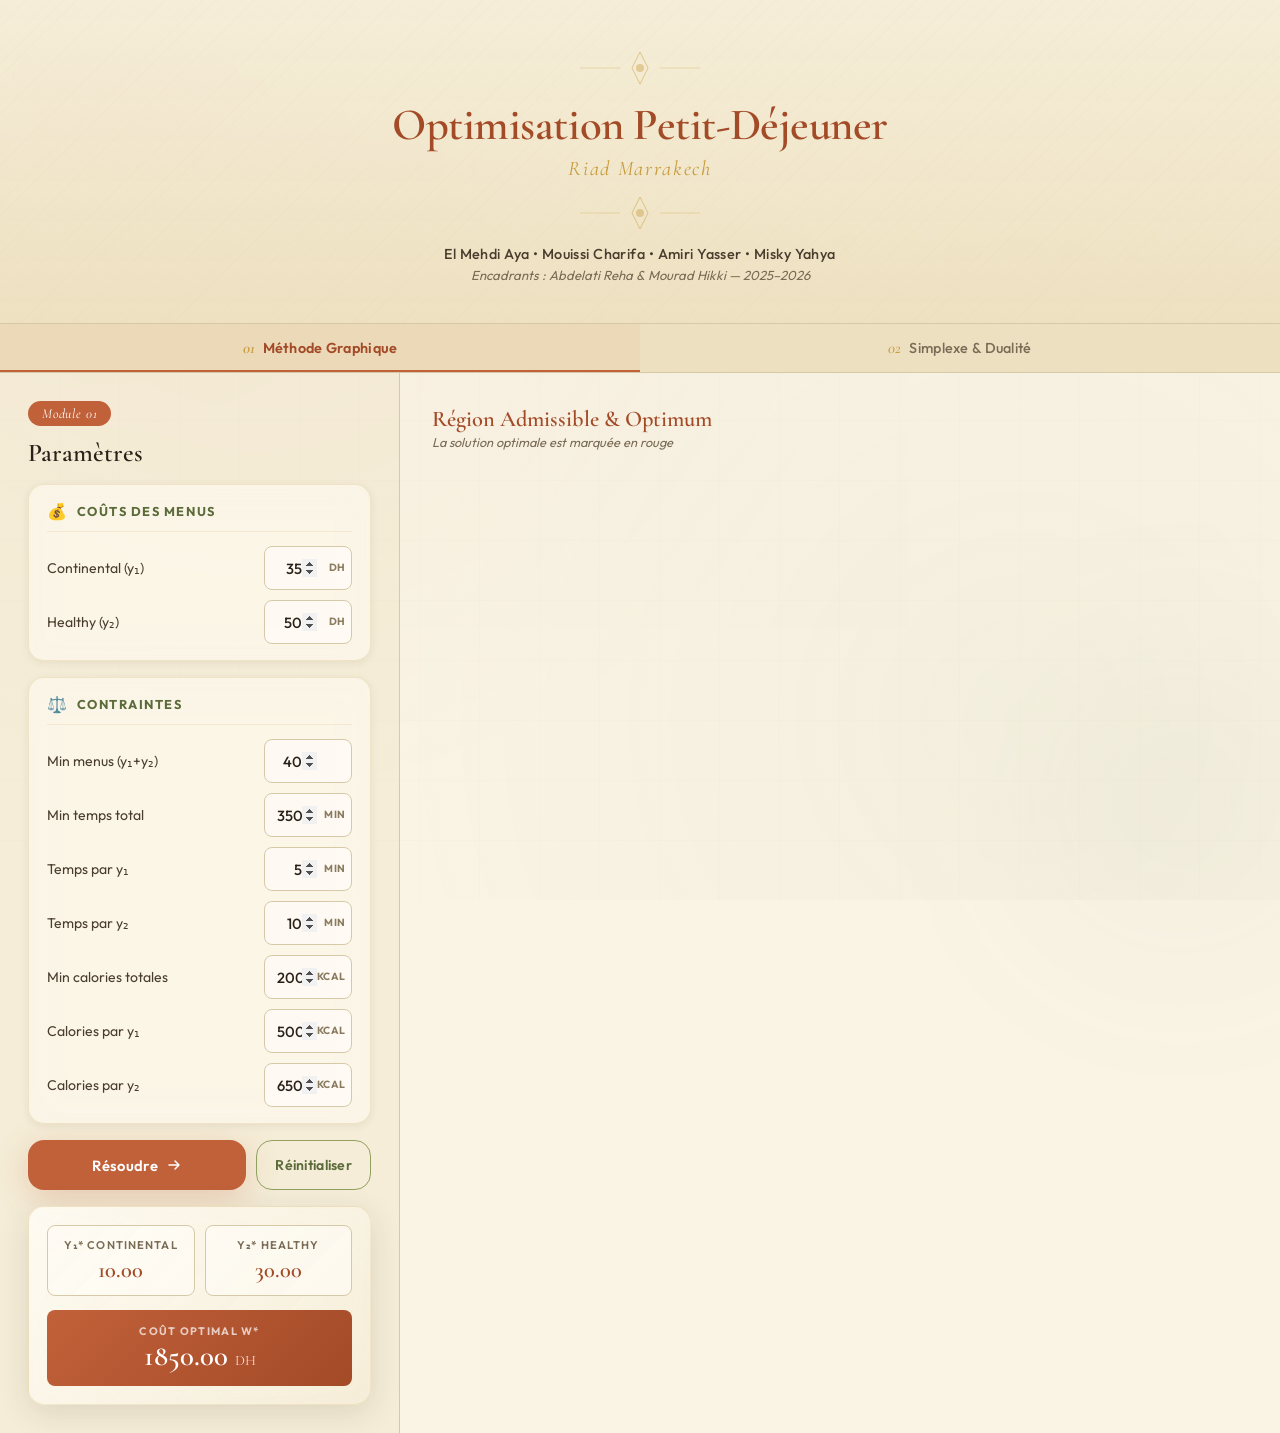
==== commit 5319833e: "Refactor plotModule1 to use Highcharts for improved visualization and mobile responsiveness" ====
--- a/Riad_Web/index.html
+++ b/Riad_Web/index.html
@@ -8,7 +8,8 @@
     <link rel="preconnect" href="https://fonts.googleapis.com">
     <link rel="preconnect" href="https://fonts.gstatic.com" crossorigin>
     <link href="https://fonts.googleapis.com/css2?family=Cormorant+Garamond:ital,wght@0,400;0,600;1,400&family=Outfit:wght@300;400;500;600;700&display=swap" rel="stylesheet">
-    <script src="https://cdn.plot.ly/plotly-2.27.0.min.js" charset="utf-8"></script>
+    <script src="https://code.highcharts.com/highcharts.js"></script>
+    <script src="https://code.highcharts.com/highcharts-more.js"></script>
 </head>
 <body>
 
--- a/Riad_Web/style.css
+++ b/Riad_Web/style.css
@@ -873,7 +873,7 @@
 
     /* Plot */
     #plot {
-        min-height: 360px !important;
+        min-height: 520px !important;
     }
 
     /* Buttons */
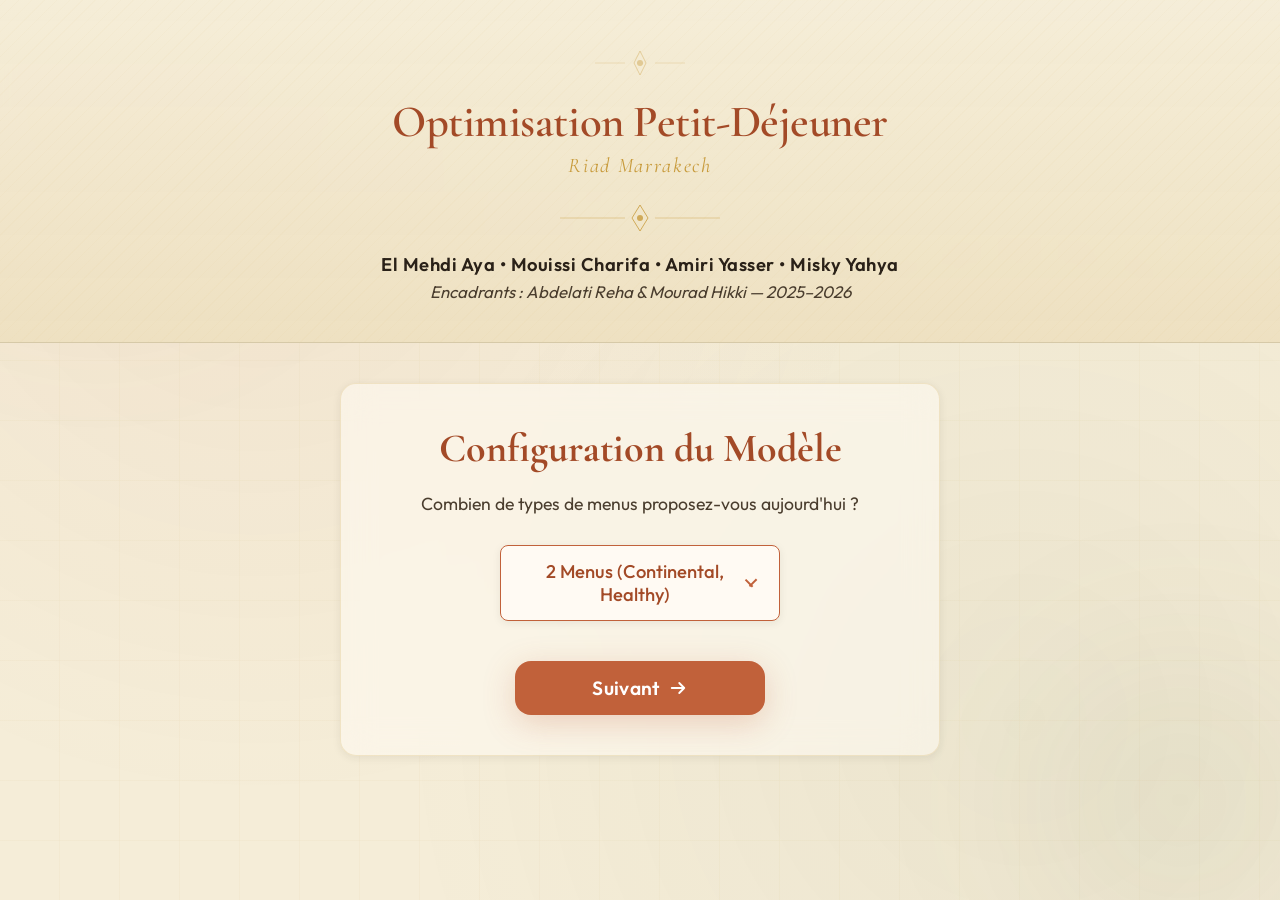
==== commit 00f436d1: "UI/UX enhancements: Plotly graph, custom dropdown, and Moroccan aesthetic header" ====
--- a/Riad_Web/index.html
+++ b/Riad_Web/index.html
@@ -8,310 +8,222 @@
     <link rel="preconnect" href="https://fonts.googleapis.com">
     <link rel="preconnect" href="https://fonts.gstatic.com" crossorigin>
     <link href="https://fonts.googleapis.com/css2?family=Cormorant+Garamond:ital,wght@0,400;0,600;1,400&family=Outfit:wght@300;400;500;600;700&display=swap" rel="stylesheet">
-    <script src="https://code.highcharts.com/highcharts.js"></script>
-    <script src="https://code.highcharts.com/highcharts-more.js"></script>
+    <script src="https://cdn.plot.ly/plotly-2.27.0.min.js"></script>
 </head>
 <body>
-
-    <!-- Decorative background -->
     <div class="bg-pattern" aria-hidden="true"></div>
     <div class="bg-glow bg-glow-1" aria-hidden="true"></div>
     <div class="bg-glow bg-glow-2" aria-hidden="true"></div>
 
     <header class="header">
         <div class="header-inner">
-            <div class="header-ornament" aria-hidden="true">
-                <svg viewBox="0 0 120 40" fill="none" xmlns="http://www.w3.org/2000/svg">
+            <div class="header-ornament" aria-hidden="true" style="margin-bottom: 15px;">
+                <svg viewBox="0 0 120 40" fill="none" xmlns="http://www.w3.org/2000/svg" style="height: 30px;">
                     <line x1="0" y1="20" x2="40" y2="20" stroke="currentColor" stroke-width="0.8" opacity="0.5"/>
                     <polygon points="60,4 68,20 60,36 52,20" stroke="currentColor" stroke-width="1" fill="none" opacity="0.7"/>
                     <circle cx="60" cy="20" r="4" fill="currentColor" opacity="0.6"/>
                     <line x1="80" y1="20" x2="120" y2="20" stroke="currentColor" stroke-width="0.8" opacity="0.5"/>
                 </svg>
             </div>
+            
             <h1>Optimisation Petit-Déjeuner</h1>
             <p class="header-subtitle">Riad Marrakech</p>
-            <div class="header-ornament" aria-hidden="true">
-                <svg viewBox="0 0 120 40" fill="none" xmlns="http://www.w3.org/2000/svg">
-                    <line x1="0" y1="20" x2="40" y2="20" stroke="currentColor" stroke-width="0.8" opacity="0.5"/>
-                    <polygon points="60,4 68,20 60,36 52,20" stroke="currentColor" stroke-width="1" fill="none" opacity="0.7"/>
-                    <circle cx="60" cy="20" r="4" fill="currentColor" opacity="0.6"/>
-                    <line x1="80" y1="20" x2="120" y2="20" stroke="currentColor" stroke-width="0.8" opacity="0.5"/>
+            
+            <div class="header-divider" aria-hidden="true">
+                <svg width="160" height="30" viewBox="0 0 160 30" fill="none" xmlns="http://www.w3.org/2000/svg">
+                    <line x1="0" y1="15" x2="65" y2="15" stroke="var(--gold)" stroke-width="1" opacity="0.4"/>
+                    <polygon points="80,2 88,15 80,28 72,15" stroke="var(--gold)" stroke-width="1" fill="none" opacity="0.8"/>
+                    <circle cx="80" cy="15" r="3" fill="var(--gold)" opacity="0.8"/>
+                    <line x1="95" y1="15" x2="160" y2="15" stroke="var(--gold)" stroke-width="1" opacity="0.4"/>
                 </svg>
             </div>
-            <p class="authors">El Mehdi Aya &bull; Mouissi Charifa &bull; Amiri Yasser &bull; Misky Yahya</p>
-            <p class="supervisors">Encadrants : Abdelati Reha &amp; Mourad Hikki — 2025–2026</p>
+            
+            <div class="header-authors">
+                <p class="authors-names">El Mehdi Aya &bull; Mouissi Charifa &bull; Amiri Yasser &bull; Misky Yahya</p>
+                <p class="authors-supervisors">Encadrants : Abdelati Reha &amp; Mourad Hikki &mdash; 2025&ndash;2026</p>
+            </div>
         </div>
     </header>
 
-    <nav class="tabs" role="tablist">
-        <button class="tab-btn active" role="tab" aria-selected="true" onclick="openTab('module1')">
-            <span class="tab-num">01</span>
-            <span class="tab-label">Méthode Graphique</span>
-        </button>
-        <button class="tab-btn" role="tab" aria-selected="false" onclick="openTab('module2')">
-            <span class="tab-num">02</span>
-            <span class="tab-label">Simplexe &amp; Dualité</span>
-        </button>
-    </nav>
-
     <main class="content">
-
-        <!-- MODULE 1 -->
-        <section id="module1" class="tab-content active" role="tabpanel">
-            <div class="panel-left">
-
-                <div class="section-badge">Module 01</div>
-                <h2>Paramètres</h2>
-
-                <div class="card-glass">
-                    <h3 class="card-title">
-                        <span class="card-title-icon">💰</span> Coûts des menus
-                    </h3>
-                    <div class="form-group">
-                        <label for="m1_c1">Continental (y₁)</label>
-                        <div class="input-wrap">
-                            <input type="number" id="m1_c1" value="35">
-                            <span class="input-unit">DH</span>
-                        </div>
-                    </div>
-                    <div class="form-group">
-                        <label for="m1_c2">Healthy (y₂)</label>
-                        <div class="input-wrap">
-                            <input type="number" id="m1_c2" value="50">
-                            <span class="input-unit">DH</span>
-                        </div>
-                    </div>
-                </div>
-
-                <div class="card-glass">
-                    <h3 class="card-title">
-                        <span class="card-title-icon">⚖️</span> Contraintes
-                    </h3>
-                    <div class="form-group">
-                        <label for="m1_min_menus">Min menus (y₁+y₂)</label>
-                        <div class="input-wrap">
-                            <input type="number" id="m1_min_menus" value="40">
-                        </div>
-                    </div>
-                    <div class="form-group">
-                        <label for="m1_min_time">Min temps total</label>
-                        <div class="input-wrap">
-                            <input type="number" id="m1_min_time" value="350">
-                            <span class="input-unit">min</span>
-                        </div>
-                    </div>
-                    <div class="form-group">
-                        <label for="m1_t1">Temps par y₁</label>
-                        <div class="input-wrap">
-                            <input type="number" id="m1_t1" value="5">
-                            <span class="input-unit">min</span>
-                        </div>
-                    </div>
-                    <div class="form-group">
-                        <label for="m1_t2">Temps par y₂</label>
-                        <div class="input-wrap">
-                            <input type="number" id="m1_t2" value="10">
-                            <span class="input-unit">min</span>
-                        </div>
-                    </div>
-                    <div class="form-group">
-                        <label for="m1_min_cal">Min calories totales</label>
-                        <div class="input-wrap">
-                            <input type="number" id="m1_min_cal" value="20000">
-                            <span class="input-unit">kcal</span>
-                        </div>
-                    </div>
-                    <div class="form-group">
-                        <label for="m1_cal1">Calories par y₁</label>
-                        <div class="input-wrap">
-                            <input type="number" id="m1_cal1" value="500">
-                            <span class="input-unit">kcal</span>
-                        </div>
-                    </div>
-                    <div class="form-group">
-                        <label for="m1_cal2">Calories par y₂</label>
-                        <div class="input-wrap">
-                            <input type="number" id="m1_cal2" value="650">
-                            <span class="input-unit">kcal</span>
-                        </div>
-                    </div>
-                </div>
-
-                <div class="buttons">
-                    <button class="btn-primary" onclick="solveModule1()">
-                        <span>Résoudre</span>
-                        <svg width="16" height="16" viewBox="0 0 16 16" fill="none"><path d="M3 8h10M9 4l4 4-4 4" stroke="currentColor" stroke-width="1.5" stroke-linecap="round" stroke-linejoin="round"/></svg>
+        <!-- ÉTAPE 1 : Configuration -->
+        <section id="step1-setup" class="view-active">
+            <div class="card-glass" style="max-width: 600px; margin: 40px auto; text-align: center; padding: 40px;">
+                <h2 style="font-family: var(--font-display); font-size: 2.5rem; color: var(--terracotta-deep); margin-bottom: 20px;">Configuration du Modèle</h2>
+                <p style="margin-bottom: 30px; font-size: 1.1rem; color: var(--ink-soft);">Combien de types de menus proposez-vous aujourd'hui ?</p>
+                <div class="form-group" style="margin-bottom: 40px;">
+                    <div class="input-wrap" style="width: 280px; margin: 0 auto;">
+                        <div class="custom-select-wrapper">
+                            <div class="custom-select">
+                                <div class="custom-select__trigger"><span>2 Menus (Continental, Healthy)</span>
+                                    <div class="arrow"></div>
+                                </div>
+                                <div class="custom-options">
+                                    <span class="custom-option selected" data-value="2">2 Menus (Continental, Healthy)</span>
+                                    <span class="custom-option" data-value="3">3 Menus (+ Vegan)</span>
+                                </div>
+                            </div>
+                        </div>
+                        <input type="hidden" id="numVariables" value="2">
+                    </div>
+                </div>
+                <div class="buttons" style="justify-content: center;">
+                    <button class="btn-primary" onclick="goToStep2()" style="padding: 15px 40px; font-size: 1.2rem; max-width: 250px; margin: 0 auto;">
+                        <span>Suivant</span>
+                        <svg width="20" height="20" viewBox="0 0 16 16" fill="none"><path d="M3 8h10M9 4l4 4-4 4" stroke="currentColor" stroke-width="1.5" stroke-linecap="round" stroke-linejoin="round"/></svg>
                     </button>
-                    <button class="btn-secondary" onclick="resetModule1()">Réinitialiser</button>
-                </div>
-
-                <div class="results" id="res_m1">
-                    <div class="result-grid">
-                        <div class="result-item">
-                            <span class="result-label">y₁* Continental</span>
-                            <span class="result-value" id="m1_y1_res">—</span>
-                        </div>
-                        <div class="result-item">
-                            <span class="result-label">y₂* Healthy</span>
-                            <span class="result-value" id="m1_y2_res">—</span>
-                        </div>
-                    </div>
-                    <div class="result-optimal">
-                        <span class="result-optimal-label">Coût Optimal W*</span>
-                        <span class="result-optimal-value"><span id="m1_w_res">—</span> <small>DH</small></span>
-                    </div>
-                    <p id="m1_error" class="error-msg" style="display:none;"></p>
-                </div>
-            </div>
-
-            <div class="panel-right">
-                <div class="plot-header">
-                    <h3>Région Admissible &amp; Optimum</h3>
-                    <p class="plot-hint">La solution optimale est marquée en rouge</p>
-                </div>
-                <div id="plot" style="width:100%;height:100%;min-height:500px;"></div>
+                </div>
             </div>
         </section>
 
-        <!-- MODULE 2 -->
-        <section id="module2" class="tab-content" role="tabpanel">
-            <div class="panel-left">
-
-                <div class="section-badge">Module 02</div>
-                <h2>Paramètres</h2>
-
-                <div class="card-glass">
-                    <h3 class="card-title">
-                        <span class="card-title-icon">💰</span> Coûts des menus
-                    </h3>
-                    <div class="form-group">
-                        <label for="m2_c1">Continental (y₁)</label>
-                        <div class="input-wrap">
-                            <input type="number" id="m2_c1" value="35">
-                            <span class="input-unit">DH</span>
-                        </div>
-                    </div>
-                    <div class="form-group">
-                        <label for="m2_c2">Healthy (y₂)</label>
-                        <div class="input-wrap">
-                            <input type="number" id="m2_c2" value="50">
-                            <span class="input-unit">DH</span>
-                        </div>
-                    </div>
-                    <div class="form-group">
-                        <label for="m2_c3">Vegan (y₃)</label>
-                        <div class="input-wrap">
-                            <input type="number" id="m2_c3" value="45">
-                            <span class="input-unit">DH</span>
-                        </div>
-                    </div>
-                </div>
-
-                <div class="card-glass">
-                    <h3 class="card-title">
-                        <span class="card-title-icon">⚖️</span> Contraintes — Minima
-                    </h3>
-                    <div class="form-group">
-                        <label for="m2_min_y1">Min y₁</label>
-                        <div class="input-wrap"><input type="number" id="m2_min_y1" value="20"></div>
-                    </div>
-                    <div class="form-group">
-                        <label for="m2_min_y2">Min y₂</label>
-                        <div class="input-wrap"><input type="number" id="m2_min_y2" value="10"></div>
-                    </div>
-                    <div class="form-group">
-                        <label for="m2_min_y3">Min y₃</label>
-                        <div class="input-wrap"><input type="number" id="m2_min_y3" value="10"></div>
-                    </div>
-                    <div class="form-group">
-                        <label for="m2_min_time">Min temps total</label>
-                        <div class="input-wrap">
-                            <input type="number" id="m2_min_time" value="350">
-                            <span class="input-unit">min</span>
-                        </div>
-                    </div>
-                </div>
-
-                <div class="card-glass">
-                    <h3 class="card-title">
-                        <span class="card-title-icon">⏱️</span> Temps par menu
-                    </h3>
-                    <div class="form-group multi-input">
-                        <label>y₁ / y₂ / y₃</label>
-                        <div class="multi-inputs">
-                            <div class="input-wrap"><input type="number" id="m2_t1" value="5"></div>
-                            <div class="input-wrap"><input type="number" id="m2_t2" value="10"></div>
-                            <div class="input-wrap"><input type="number" id="m2_t3" value="8"></div>
-                        </div>
-                    </div>
-                </div>
-
-                <div class="card-glass">
-                    <h3 class="card-title">
-                        <span class="card-title-icon">🔥</span> Calories
-                    </h3>
-                    <div class="form-group">
-                        <label for="m2_min_cal">Min calories totales</label>
-                        <div class="input-wrap">
-                            <input type="number" id="m2_min_cal" value="20000">
-                            <span class="input-unit">kcal</span>
-                        </div>
-                    </div>
-                    <div class="form-group multi-input">
-                        <label>Cal y₁ / y₂ / y₃</label>
-                        <div class="multi-inputs">
-                            <div class="input-wrap"><input type="number" id="m2_cal1" value="500"></div>
-                            <div class="input-wrap"><input type="number" id="m2_cal2" value="650"></div>
-                            <div class="input-wrap"><input type="number" id="m2_cal3" value="550"></div>
-                        </div>
-                    </div>
-                </div>
-
-                <div class="buttons">
-                    <button class="btn-primary" onclick="solveModule2()">
-                        <span>Résoudre</span>
-                        <svg width="16" height="16" viewBox="0 0 16 16" fill="none"><path d="M3 8h10M9 4l4 4-4 4" stroke="currentColor" stroke-width="1.5" stroke-linecap="round" stroke-linejoin="round"/></svg>
+        <!-- ÉTAPE 2 : Saisie des paramètres -->
+        <section id="step2-inputs" class="view-hidden" style="display: none;">
+            <div style="max-width: 1000px; margin: 20px auto; padding: 0 20px;">
+                <div style="display: flex; justify-content: space-between; align-items: center; margin-bottom: 20px;">
+                    <button class="btn-secondary" onclick="goToStep1()" style="padding: 8px 16px; min-height: 40px;">
+                        <span style="margin-right: 5px;">&larr;</span> Retour
                     </button>
-                    <button class="btn-secondary" onclick="resetModule2()">Réinitialiser</button>
-                </div>
-
-                <div class="results" id="res_m2">
-                    <div class="result-grid three-col">
-                        <div class="result-item">
-                            <span class="result-label">y₁*</span>
-                            <span class="result-value" id="m2_y1_res">—</span>
-                        </div>
-                        <div class="result-item">
-                            <span class="result-label">y₂*</span>
-                            <span class="result-value" id="m2_y2_res">—</span>
-                        </div>
-                        <div class="result-item">
-                            <span class="result-label">y₃*</span>
-                            <span class="result-value" id="m2_y3_res">—</span>
-                        </div>
-                    </div>
-                    <div class="result-optimal">
-                        <span class="result-optimal-label">Coût Optimal W*</span>
-                        <span class="result-optimal-value"><span id="m2_w_res">—</span> <small>DH</small></span>
-                    </div>
-                    <div class="dual-sol">
-                        <span class="dual-label">Solution Duale :</span>
-                        <span id="m2_dual_res">—</span>
-                    </div>
-                </div>
-            </div>
-
-            <div class="panel-right">
-                <div class="plot-header">
-                    <h3>Itérations du Simplexe</h3>
-                    <p class="plot-hint">Problème dual — tableaux successifs</p>
-                </div>
-                <div id="tableaux-container" class="tableaux-container"></div>
+                    <h2 style="font-family: var(--font-display); color: var(--ink); margin: 0; font-size: 1.8rem;">Contraintes & Paramètres</h2>
+                </div>
+                
+                <div id="dynamic-form-container"></div>
+                
+                <div class="buttons" style="justify-content: center; margin-top: 30px;">
+                    <button class="btn-primary" onclick="runOptimization()" style="width: 100%; max-width: 400px; padding: 15px; font-size: 1.2rem;">
+                        <span>Calculer l'Optimum</span>
+                        <svg width="20" height="20" viewBox="0 0 16 16" fill="none"><path d="M3 8h10M9 4l4 4-4 4" stroke="currentColor" stroke-width="1.5" stroke-linecap="round" stroke-linejoin="round"/></svg>
+                    </button>
+                </div>
             </div>
         </section>
 
+        <!-- ÉTAPE 3 : Résultats -->
+        <section id="step3-results" class="view-hidden" style="display: none; width: 100%; max-width: 1200px; margin: 20px auto; padding: 0 20px;">
+            <div style="margin-bottom: 20px; text-align: left;">
+                <button class="btn-secondary" onclick="goToStep2()" style="padding: 8px 16px; min-height: 40px;">
+                    <span style="margin-right: 5px;">&larr;</span> Modifier les paramètres
+                </button>
+            </div>
+
+            <!-- RESULTATS : MODULE 1 (Graphique) -->
+            <div id="result-graph-container" style="display: none; width: 100%;">
+                <div style="text-align: center; margin-bottom: 30px;">
+                    <h2 style="font-family: var(--font-display); font-size: 2.2rem; color: var(--terracotta-deep); margin-bottom: 5px;">Méthode Graphique</h2>
+                    <p style="color: var(--ink-soft); font-style: italic;">Résolution pour 2 Variables</p>
+                </div>
+                
+                <div style="display: flex; flex-direction: column; gap: 30px;">
+                    <!-- Top section: Numbers -->
+                    <div class="card-glass" style="max-width: 800px; margin: 0 auto; width: 100%;">
+                        <div class="results" id="res_m1" style="background: none; border: none; box-shadow: none; padding: 0;">
+                            <h3 style="color: var(--terracotta-deep); margin-bottom: 15px; text-align: center; font-size: 1.5rem;">Menus Choisis (Optimum)</h3>
+                            <div class="result-grid" style="margin-bottom: 20px;">
+                                <div class="result-item" style="padding: 15px;">
+                                    <span class="result-label">y₁* Continental</span>
+                                    <span class="result-value" id="m1_y1_res">—</span>
+                                </div>
+                                <div class="result-item" style="padding: 15px;">
+                                    <span class="result-label">y₂* Healthy</span>
+                                    <span class="result-value" id="m1_y2_res">—</span>
+                                </div>
+                            </div>
+                            <div class="result-optimal" style="max-width: 400px; margin: 0 auto;">
+                                <span class="result-optimal-label">Coût Optimal W*</span>
+                                <span class="result-optimal-value"><span id="m1_w_res">—</span> <small>DH</small></span>
+                            </div>
+                            <p id="m1_error" class="error-msg" style="display:none; margin-top: 15px;"></p>
+                        </div>
+                    </div>
+                    
+                    <!-- Bottom section: Full screen graph -->
+                    <div class="card-glass" style="width: 100%; padding: 20px;">
+                        <div class="plot-header" style="text-align: center; margin-bottom: 20px;">
+                            <h3 style="font-size: 1.5rem;">Région Admissible & Optimum</h3>
+                        </div>
+                        <div id="plot" style="width:100%; height:500px;"></div>
+                    </div>
+                </div>
+            </div>
+
+            <!-- RESULTATS : MODULE 2 (3 Variables) -->
+            <div id="result-simplex-container" style="display: none; width: 100%;">
+                <div style="text-align: center; margin-bottom: 30px;">
+                    <h2 style="font-family: var(--font-display); font-size: 2.2rem; color: var(--terracotta-deep); margin-bottom: 5px;">Simplexe & Dualité</h2>
+                    <p style="color: var(--ink-soft); font-style: italic;">Résolution pour 3 Variables</p>
+                </div>
+
+                <div style="display: flex; flex-direction: column; gap: 30px;">
+                    <!-- Top Section: Optimal Results -->
+                    <div class="card-glass" style="max-width: 800px; margin: 0 auto; width: 100%; padding: 30px;">
+                        <h3 style="color: var(--terracotta-deep); text-align: center; margin-bottom: 25px; font-size: 1.5rem; font-family: var(--font-display);">Menus Choisis (Optimum)</h3>
+                        <div class="result-grid" style="grid-template-columns: 1fr 1fr 1fr; gap: 15px; margin-bottom: 25px;">
+                            <div class="result-item" style="padding: 20px 10px;">
+                                <span class="result-label">y₁* Continental</span>
+                                <span class="result-value" id="m2_y1_res">—</span>
+                            </div>
+                            <div class="result-item" style="padding: 20px 10px;">
+                                <span class="result-label">y₂* Healthy</span>
+                                <span class="result-value" id="m2_y2_res">—</span>
+                            </div>
+                            <div class="result-item" style="padding: 20px 10px;">
+                                <span class="result-label">y₃* Vegan</span>
+                                <span class="result-value" id="m2_y3_res">—</span>
+                            </div>
+                        </div>
+                        <div class="result-optimal" style="padding: 20px; max-width: 500px; margin: 0 auto;">
+                            <span class="result-optimal-label">Coût Optimal W*</span>
+                            <span class="result-optimal-value" style="font-size: 2.2rem;"><span id="m2_w_res">—</span> <small>DH</small></span>
+                        </div>
+                        
+                        <div class="dual-sol" style="margin-top: 25px; text-align: center;" id="m2_dual_container">
+                            <span class="dual-label" style="margin-bottom: 10px; font-size: 1rem;">Solution Duale (Variables d'écart & marginales) :</span>
+                            <span id="m2_dual_res" style="font-size: 1.1rem;">—</span>
+                        </div>
+                        <p id="m2_error" class="error-msg" style="display:none; margin-top: 15px;"></p>
+                    </div>
+
+                    <!-- Bottom Section: Full Width Simplex Tableaux -->
+                    <div class="card-glass" style="width: 100%; padding: 30px; background: rgba(255, 252, 245, 0.9);">
+                        <div class="plot-header" style="text-align: center; margin-bottom: 30px;">
+                            <h3 style="font-size: 1.8rem; font-family: var(--font-display); color: var(--terracotta-deep);">Itérations du Simplexe</h3>
+                            <p class="plot-hint" style="font-size: 1rem;">Problème dual — tableaux successifs</p>
+                        </div>
+                        <div id="tableaux-container" class="tableaux-container" style="width: 100%;"></div>
+                    </div>
+                </div>
+            </div>
+            
+            <div class="buttons" style="margin-top: 40px; justify-content: center;">
+                <button class="btn-secondary" onclick="goToStep1()" style="max-width: 300px; font-size: 1.2rem; padding: 15px;">Nouvelle Optimisation</button>
+            </div>
+        </section>
     </main>
 
+    <div id="hidden-inputs" style="display: none;"></div>
+
     <script src="app.js"></script>
+    <script>
+        document.querySelector('.custom-select-wrapper').addEventListener('click', function() {
+            this.querySelector('.custom-select').classList.toggle('open');
+        });
+
+        for (const option of document.querySelectorAll(".custom-option")) {
+            option.addEventListener('click', function() {
+                if (!this.classList.contains('selected')) {
+                    this.parentNode.querySelector('.custom-option.selected').classList.remove('selected');
+                    this.classList.add('selected');
+                    this.closest('.custom-select').querySelector('.custom-select__trigger span').textContent = this.textContent;
+                    document.getElementById('numVariables').value = this.getAttribute('data-value');
+                }
+            });
+        }
+
+        window.addEventListener('click', function(e) {
+            const select = document.querySelector('.custom-select');
+            if (!select.contains(e.target)) {
+                select.classList.remove('open');
+            }
+        });
+    </script>
 </body>
 </html>
--- a/Riad_Web/style.css
+++ b/Riad_Web/style.css
@@ -949,3 +949,150 @@
     from { opacity: 0; transform: translateY(16px); }
     to   { opacity: 1; transform: translateY(0); }
 }
+
+/* --- Custom Stylish Dropdown --- */
+.custom-select-wrapper {
+    position: relative;
+    user-select: none;
+    width: 100%;
+}
+
+.custom-select {
+    position: relative;
+    display: flex;
+    flex-direction: column;
+}
+
+.custom-select__trigger {
+    position: relative;
+    display: flex;
+    align-items: center;
+    justify-content: space-between;
+    padding: 14px 20px;
+    font-size: 1.15rem;
+    font-weight: 500;
+    color: var(--terracotta-deep);
+    background: rgba(255, 252, 245, 0.9);
+    border: 1px solid var(--terracotta);
+    border-radius: var(--radius-sm);
+    cursor: pointer;
+    transition: all 0.3s ease;
+    box-shadow: var(--shadow-sm);
+}
+
+.custom-select__trigger:hover {
+    background: #ffffff;
+    box-shadow: 0 4px 15px rgba(193, 97, 58, 0.15);
+}
+
+.custom-options {
+    position: absolute;
+    display: block;
+    top: 100%;
+    left: 0;
+    right: 0;
+    background: rgba(255, 252, 245, 0.95);
+    backdrop-filter: blur(12px);
+    border: 1px solid var(--terracotta);
+    border-top: none;
+    box-shadow: 0 10px 25px rgba(42, 33, 24, 0.15);
+    border-radius: 0 0 var(--radius-sm) var(--radius-sm);
+    transition: all 0.3s ease;
+    opacity: 0;
+    visibility: hidden;
+    pointer-events: none;
+    z-index: 99;
+    overflow: hidden;
+    transform: translateY(-10px);
+}
+
+.custom-select.open .custom-options {
+    opacity: 1;
+    visibility: visible;
+    pointer-events: all;
+    transform: translateY(0);
+}
+
+.custom-option {
+    position: relative;
+    display: block;
+    padding: 14px 20px;
+    font-size: 1.1rem;
+    font-weight: 500;
+    color: var(--ink);
+    cursor: pointer;
+    transition: all 0.2s ease;
+    border-bottom: 1px solid rgba(200, 155, 60, 0.1);
+}
+
+.custom-option:last-of-type {
+    border-bottom: none;
+}
+
+.custom-option:hover {
+    cursor: pointer;
+    background-color: rgba(193, 97, 58, 0.08);
+    color: var(--terracotta-deep);
+}
+
+.custom-option.selected {
+    color: var(--terracotta-deep);
+    background-color: rgba(193, 97, 58, 0.12);
+    font-weight: 600;
+}
+
+.arrow {
+    position: relative;
+    height: 10px;
+    width: 10px;
+    transition: transform 0.3s ease;
+}
+.arrow::before, .arrow::after {
+    content: "";
+    position: absolute;
+    bottom: 0px;
+    width: 0.15rem;
+    height: 100%;
+    transition: all 0.3s ease;
+    background-color: var(--terracotta);
+}
+.arrow::before {
+    left: -2px;
+    transform: rotate(-45deg);
+}
+.arrow::after {
+    left: 2px;
+    transform: rotate(45deg);
+}
+.open .arrow {
+    transform: rotate(180deg);
+}
+
+/* --- Header Author Information --- */
+.header-divider {
+    margin: 25px 0 20px 0;
+    display: flex;
+    justify-content: center;
+}
+
+.header-authors {
+    margin-top: 5px;
+    text-align: center;
+}
+
+.authors-names {
+    font-family: var(--font-body);
+    font-size: 1.15rem;
+    font-weight: 600;
+    color: var(--ink);
+    margin: 0 0 5px 0;
+    letter-spacing: 0.5px;
+}
+
+.authors-supervisors {
+    font-family: var(--font-body);
+    font-size: 1.05rem;
+    font-style: italic;
+    color: var(--ink-soft);
+    margin: 0;
+}
